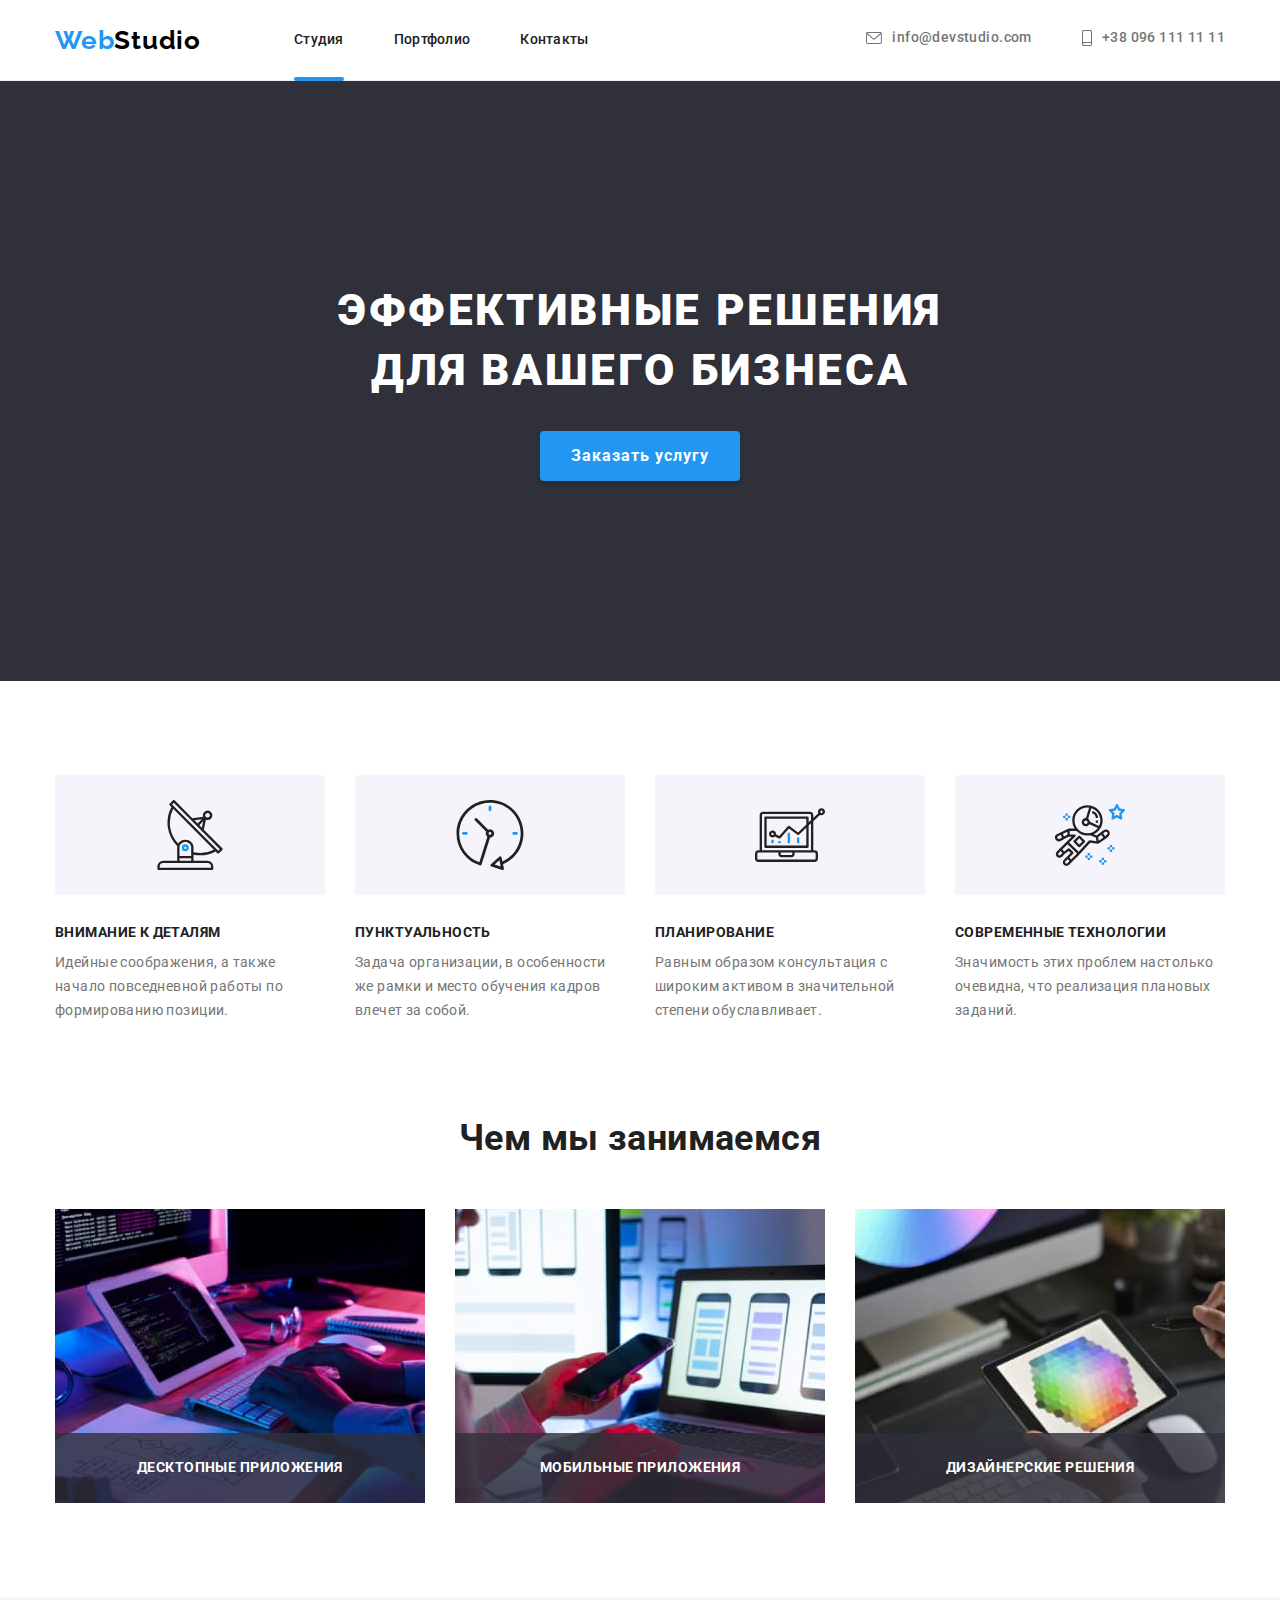
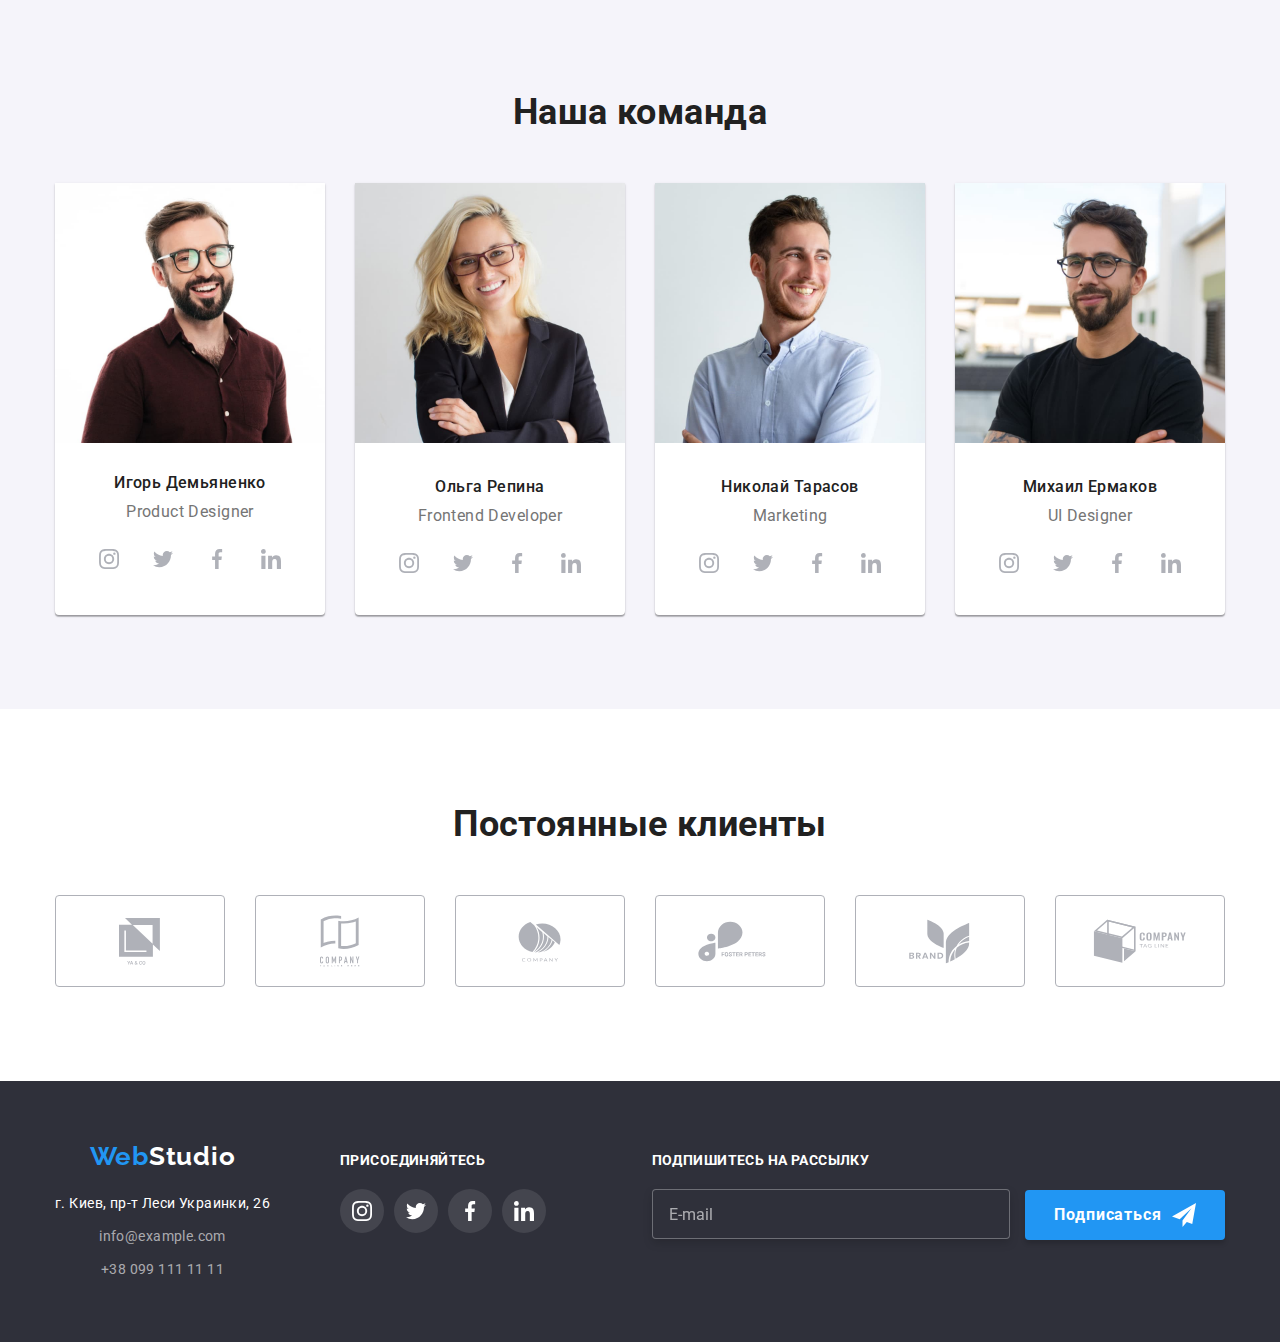
==== index.html @ 34f18101 "дз 8" ====
<!DOCTYPE html>
<html lang="ru">

<head>
    <meta charset="UTF-8">
    <meta http-equiv="X-UA-Compatible" content="IE=edge">
    <meta name="viewport" content="width=device-width, initial-scale=1.0">
    <link rel="stylesheet"
        href="https://cdnjs.cloudflare.com/ajax/libs/modern-normalize/1.0.0/modern-normalize.min.css" />
    <link
        href="https://fonts.googleapis.com/css2?family=Raleway:wght@700&family=Roboto:wght@400;500;700;900&display=swap"
        rel="stylesheet">
    <link rel="stylesheet" href="./css/main.min.css" />
    <meta name="viewport" content="width=device-width, initial-scale=1.0" />
    <title>Студия</title>
</head>

<body>
    <header class="header">
        <div class="container header-nav" data-menu>
            <a href="./index.html" class="logo link"><span class="logo-accent">Web</span>Studio</a>
            <div class="menu-container">
                <button type="button" class="menu-button close" data-menu-button-close>
                    <svg width="40" height="40">
                        <use href="./images/icons.svg#close-btn" class="icon-close"></use>
                        <!-- <use href="./images/icons.svg#menu" class="icon-menu"></use> -->
                    </svg>
                </button>
                <nav class="site-nav">
                    <ul class="site-nav__list list">
                        <li class="site-nav__item"><a href="./index.html" class="site-nav__link link current">Студия</a>
                        </li>
                        <li class="site-nav__item"><a href="./portfolio.html" class="site-nav__link link">Портфолио</a>
                        </li>
                        <li class="site-nav__item"><a href="" class="site-nav__link link">Контакты</a></li>
                    </ul>
                </nav>

                <ul class="header-contacts list">
                    <li class="header-contacts__item"><a href="mailto:info@devstudio.com"
                            class="header-contacts__link header-contacts--email link">
                            <svg class="header-contacts__icon" width="16" height="12">
                                <use href="./images/icons.svg#envelope"></use>
                            </svg>
                            info@devstudio.com</a>
                    </li>
                    <li class="header-contacts__item"><a href="tel:+380961111111"
                            class="header-contacts__link header-contacts--tel link">
                            <svg class="header-contacts__icon" width="10" height="16">
                                <use href="./images/icons.svg#smartphone"></use>
                            </svg>
                            +38 096 111 11 11</a>
                    </li>
                </ul>
                <ul class="contacts-soclink__list list">
                    <li class="contacts-soclink__item"><a href="" class="soclink link">Instagram</a></li>
                    <li class="contacts-soclink__item"><a href="" class="soclink link">Twitter</a></li>
                    <li class="contacts-soclink__item"><a href="" class="soclink link">Facebook</a></li>
                    <li class="contacts-soclink__item"><a href="" class="soclink link">LinkedIn</a></li>
                </ul>
            </div>

            <button type="button" class="menu-button open" data-menu-button-open>
                <svg width="40" height="40">
                    <!-- <use href="./images/icons.svg#close-btn" class="icon-close"></use> -->
                    <use href="./images/icons.svg#menu" class="icon-menu"></use>
                </svg>
            </button>

        </div>
    </header>

    <main>
        <section class="hero">
            <div class="container">
                <h1 class="hero-title">Эффективные решения<br>для вашего бизнеса</h1>
                <button type="button" class="button" data-modal-open>Заказать услугу</button>
            </div>
        </section>

        <!-- Особенности -->
        <section class="section">
            <div class="container">
                <ul class="features-list grid list">
                    <li class="features-list__item grid__item">
                        <div class="features-list__thumb">
                            <svg width="70" height="70">
                                <use href="./images/icons.svg#antenna"></use>
                            </svg>
                        </div>
                        <h3 class="features-list__title">Внимание к деталям</h3>
                        <p>Идейные соображения, а также начало повседневной работы по формированию позиции.</p>
                    </li>
                    <li class="features-list__item  grid__item">
                        <div class="features-list__thumb">
                            <svg width="70" height="70">
                                <use href="./images/icons.svg#clock"></use>
                            </svg>
                        </div>
                        <h3 class="features-list__title">Пунктуальность</h3>
                        <p>Задача организации, в особенности же рамки и место обучения кадров влечет за собой.</p>
                    </li>
                    <li class="features-list__item  grid__item">
                        <div class="features-list__thumb">
                            <svg width="70" height="70">
                                <use href="./images/icons.svg#diagram"></use>
                            </svg>
                        </div>
                        <h3 class="features-list__title"> Планирование</h3>
                        <p>Равным образом консультация с широким активом в значительной степени обуславливает.</p>
                    </li>
                    <li class="features-list__item  grid__item">
                        <div class="features-list__thumb">
                            <svg width="70" height="70">
                                <use href="./images/icons.svg#astronaut"></use>
                            </svg>
                        </div>
                        <h3 class="features-list__title">Современные технологии</h3>
                        <p>Значимость этих проблем настолько очевидна, что реализация плановых заданий.</p>
                    </li>
                </ul>
            </div>

        </section>

        <!-- Чем мы занимаемся -->
        <section class="section activity">
            <div class="container">
                <h2 class="section__title">Чем мы занимаемся</h2>
                <ul class="activity__list">
                    <li class="activity__item">
                        <img src="./images/img1.jpg" alt="Верстка сайтов" class="img" width="370">
                        <p class="activity__label">Десктопные приложения</p>
                    </li>
                    <li class="activity__item">
                        <img src="./images/img2.jpg" alt="Разработка мобильных приложений" class="img" width="370">
                        <p class="activity__label">Мобильные приложения</p>
                    </li>
                    <li class="activity__item">
                        <img src="./images/img3.jpg" alt="Дизайн" class="img" width="370">
                        <p class="activity__label">Дизайнерские решения</p>
                    </li>
                </ul>
            </div>

        </section>

        <!-- Наша команда -->
        <section class="section team">
            <div class="container">
                <h2 class="section__title">Наша команда</h2>
                <ul class="grid list">
                    <li class="grid__item team__item">
                        <img src="./images/photo1.jpg" alt="Игорь Демьяненко" class="team__img" width="270">
                        <h3 class="team-title">Игорь Демьяненко</h3>
                        <p lang="en">Product Designer</p>
                        <ul class="social-links team__social-links">
                            <li>
                                <a href="" class="social-links__item">
                                    <svg class="social-links__icon" width="20" height="20">
                                        <use href="./images/icons.svg#instagram"></use>
                                    </svg>
                                </a>
                            </li>
                            <li>
                                <a href="" class="social-links__item">
                                    <svg class="social-links__icon" width="20" height="20">
                                        <use href="./images/icons.svg#twitter"></use>
                                    </svg>
                                </a>
                            </li>
                            <li>
                                <a href="" class="social-links__item">
                                    <svg class="social-links__icon" width="20" height="20">
                                        <use href="./images/icons.svg#facebook"></use>
                                    </svg>
                                </a>
                            </li>
                            <li>
                                <a href="" class="social-links__item">
                                    <svg class="social-links__icon" width="20" height="20">
                                        <use href="./images/icons.svg#linkedin"></use>
                                    </svg>
                                </a>
                            </li>
                        </ul>
                    </li>
                    <li class="grid__item team__item">
                        <img src="./images/photo2.jpg" alt="Ольга Репина" class="img" width="270">
                        <h3 class="team-title">Ольга Репина</h3>
                        <p lang="en">Frontend Developer</p>
                        <ul class="social-links team__social-links">
                            <li>
                                <a href="" class="social-links__item">
                                    <svg class="social-links__icon" width="20" height="20">
                                        <use href="./images/icons.svg#instagram"></use>
                                    </svg>
                                </a>
                            </li>
                            <li>
                                <a href="" class="social-links__item">
                                    <svg class="social-links__icon" width="20" height="20">
                                        <use href="./images/icons.svg#twitter"></use>
                                    </svg>
                                </a>
                            </li>
                            <li>
                                <a href="" class="social-links__item">
                                    <svg class="social-links__icon" width="20" height="20">
                                        <use href="./images/icons.svg#facebook"></use>
                                    </svg>
                                </a>
                            </li>
                            <li>
                                <a href="" class="social-links__item">
                                    <svg class="social-links__icon" width="20" height="20">
                                        <use href="./images/icons.svg#linkedin"></use>
                                    </svg>
                                </a>
                            </li>
                        </ul>
                    </li>
                    <li class="grid__item team__item">
                        <img src="./images/photo3.jpg" alt="Николай Тарасов" class="img" width="270">
                        <h3 class="team-title">Николай Тарасов</h3>
                        <p lang="en">Marketing</p>
                        <ul class="social-links team__social-links">
                            <li>
                                <a href="" class="social-links__item">
                                    <svg class="social-links__icon" width="20" height="20">
                                        <use href="./images/icons.svg#instagram"></use>
                                    </svg>
                                </a>
                            </li>
                            <li>
                                <a href="" class="social-links__item">
                                    <svg class="social-links__icon" width="20" height="20">
                                        <use href="./images/icons.svg#twitter"></use>
                                    </svg>
                                </a>
                            </li>
                            <li>
                                <a href="" class="social-links__item">
                                    <svg class="social-links__icon" width="20" height="20">
                                        <use href="./images/icons.svg#facebook"></use>
                                    </svg>
                                </a>
                            </li>
                            <li>
                                <a href="" class="social-links__item">
                                    <svg class="social-links__icon" width="20" height="20">
                                        <use href="./images/icons.svg#linkedin"></use>
                                    </svg>
                                </a>
                            </li>
                        </ul>
                    </li>
                    <li class="grid__item team__item">
                        <img src="./images/photo4.jpg" alt="Михаил Ермаков" class="img" width="270">
                        <h3 class="team-title">Михаил Ермаков</h3>
                        <p lang="en">UI Designer</p>
                        <ul class="social-links team__social-links">
                            <li>
                                <a href="" class="social-links__item">
                                    <svg class="social-links__icon" width="20" height="20">
                                        <use href="./images/icons.svg#instagram"></use>
                                    </svg>
                                </a>
                            </li>
                            <li>
                                <a href="" class="social-links__item">
                                    <svg class="social-links__icon" width="20" height="20">
                                        <use href="./images/icons.svg#twitter"></use>
                                    </svg>
                                </a>
                            </li>
                            <li>
                                <a href="" class="social-links__item">
                                    <svg class="social-links__icon" width="20" height="20">
                                        <use href="./images/icons.svg#facebook"></use>
                                    </svg>
                                </a>
                            </li>
                            <li>
                                <a href="" class="social-links__item">
                                    <svg class="social-links__icon" width="20" height="20">
                                        <use href="./images/icons.svg#linkedin"></use>
                                    </svg>
                                </a>
                            </li>
                        </ul>
                    </li>
                </ul>
            </div>

        </section>

        <!-- Наши клиенты -->
        <section class="section">
            <div class="container">
                <h2 class="section__title">Постоянные клиенты</h2>
                <ul class="clients list">
                    <li class="clients__item">
                        <a href="" class="clients__border">
                            <svg class="clients__icon" width="41" height="47">
                                <use href="./images/icons.svg#client"></use>
                            </svg></a>
                    </li>
                    <li class="clients__item">
                        <a href="" class="clients__border">
                            <svg class="clients__icon" width="40" height="52">
                                <use href="./images/icons.svg#client1"></use>
                            </svg></a>
                    </li>
                    <li class="clients__item">
                        <a href="" class="clients__border">
                            <svg class="clients__icon" width="43" height="43">
                                <use href="./images/icons.svg#client2"></use>
                            </svg></a>
                    </li>
                    <li class="clients__item">
                        <a href="" class="clients__border">
                            <svg class="clients__icon" width="84" height="41">
                                <use href="./images/icons.svg#client3"></use>
                            </svg></a>
                    </li>
                    <li class="clients__item">
                        <a href="" class="clients__border">
                            <svg class="clients__icon" width="63" height="45">
                                <use href="./images/icons.svg#client4"></use>
                            </svg></a>
                    </li>
                    <li class="clients__item">
                        <a href="" class="clients__border">
                            <svg class="clients__icon" width="94" height="44">
                                <use href="./images/icons.svg#client5"></use>
                            </svg></a>
                    </li>
                </ul>
            </div>

        </section>
    </main>

    <footer class="footer">
        <div class="container footer-items">
            <div class="adress__block">
                <a href="./index.html" class="logo footer__logo link"><span class="logo-accent">Web</span>Studio</a>
                <address>
                    <p class="footer__adress">г. Киев, пр-т Леси Украинки, 26</p>
                    <a href="mailto:info@example.com" class="footer__contacts link">info@example.com</a>
                    <a href="tel:+380991111111" class="footer__contacts link">+38 099 111 11 11</a>
                </address>
            </div>
            <div class="footer__social-links">
                <h3 class="footer__title">Присоединяйтесь</h3>
                <ul class="social-links footer-social-list">
                    <li>
                        <a href="" class="social-links__item footer__social-item">
                            <svg class="social-links__icon" width="20" height="20">
                                <use href="./images/icons.svg#instagram"></use>
                            </svg>
                        </a>
                    </li>
                    <li>
                        <a href="" class="social-links__item footer__social-item">
                            <svg class="social-links__icon" width="20" height="20">
                                <use href="./images/icons.svg#twitter"></use>
                            </svg>
                        </a>
                    </li>
                    <li>
                        <a href="" class="social-links__item footer__social-item">
                            <svg class="social-links__icon" width="20" height="20">
                                <use href="./images/icons.svg#facebook"></use>
                            </svg>
                        </a>
                    </li>
                    <li>
                        <a href="" class="social-links__item footer__social-item">
                            <svg class="social-links__icon" width="20" height="20">
                                <use href="./images/icons.svg#linkedin"></use>
                            </svg>
                        </a>
                    </li>
                </ul>
            </div>

            <div class="footer-form">
                <h3 class="footer__title">Подпишитесь на рассылку</h3>
                <form>
                    <input name="mailing-address" class="footer-form__input" type="text" placeholder="E-mail">
                    <button type="submit" class="button footer-button">Подписаться
                        <svg class="icon-social footer-button__icon" width="24" height="24">
                            <use href="./images/icons.svg#send-mail"></use>
                        </svg>
                    </button>
                </form>

            </div>

        </div>

    </footer>

    <!-- Modal window -->
    <div class="backdrop is-hidden" data-modal>
        <div class="modal-window">
            <button class="button-close" data-modal-close>
                <svg class="" width="40" height="40">
                    <use href="./images/icons.svg#close-btn"></use>
                </svg>
            </button>

            <form class="modal-form">
                <h2 class="molal-form__title">Оставьте свои данные, мы вам перезвоним</h2>

                <label class="form-field">
                    <span class="form-field__label">Имя</span>
                    <div class="form-field__thumb">
                        <svg class="form-field__icon" width="18" height="18">
                            <use href="./images/icons.svg#name"></use>
                        </svg>
                        <input class="form-field__input form-field__input--border" type="text" name="name" id="name">
                    </div>
                </label>

                <label class="form-field">
                    <span class="form-field__label">Телефон</span>
                    <div class="form-field__thumb">
                        <svg class="form-field__icon" width="18" height="18">
                            <use href="./images/icons.svg#phone"></use>
                        </svg>
                        <input class="form-field__input form-field__input--border" type="tel" name="phone">
                    </div>
                </label>

                <label class="form-field">
                    <span class="form-field__label">Почта</span>
                    <div class="form-field__thumb">
                        <svg class="form-field__icon" width="18" height="18">
                            <use href="./images/icons.svg#mail"></use>
                        </svg>
                        <input class="form-field__input form-field__input--border" type="email" name="mail">
                    </div>
                </label>

                <label class="form-field">
                    <span class="form-field__label">Комментарий</span>
                    <textarea class="comment form-field__input--border" name="comment" rows="7"
                        placeholder="Введите текст"></textarea>
                </label>

                <label class="agreement">
                    <input type="checkbox" name="agreement" class="checkbox visually-hidden" />
                    <div class="checkbox__icon">
                        <svg class="" width="16" height="15">
                            <use href="./images/icons.svg#check"></use>
                        </svg>
                    </div>
                    Соглашаюсь с рассылкой и принимаю <a href="" class="checkbox__link">Условия
                        договора</a>
                </label>

                <button type="submit" class="button modal-button">Отправить
                </button>

            </form>


        </div>
    </div>

    <!-- Script -->
    <script src="./js/modal.js"></script>
    <script src="./js/menu.js"></script>
</body>

</html>
---- css/main.min.css ----
.features-list__thumb,.activity__item,.activity__label,.button-close,.agreement,.checkbox__icon{display:-webkit-box;display:-ms-flexbox;display:flex;-webkit-box-align:center;-ms-flex-align:center;align-items:center;-webkit-box-pack:center;-ms-flex-pack:center;justify-content:center}.checkbox{position:absolute;width:1px;height:1px;margin:-1px;border:0;padding:0;clip:rect(0 0 0 0);overflow:hidden}.button{width:200px;height:50px;-webkit-box-shadow:0px 4px 4px rgba(0,0,0,0.15);box-shadow:0px 4px 4px rgba(0,0,0,0.15);border-radius:4px;border:0;font-family:inherit;font-weight:700;font-size:16px;line-height:1.88;text-align:center;letter-spacing:0.06em;background-color:#2196F3;color:#fff;cursor:pointer}.logo{font-family:"Raleway";font-weight:700;font-size:24px;line-height:1.17;letter-spacing:0.03em;color:#000}@media screen and (min-width: 1200px){.logo{font-size:26px;line-height:1.19}}.header-nav.is-open .logo{display:none}.logo-accent{color:#2196F3}body{background-color:#fff;color:#757575;font-family:"Roboto",sans-serif;font-size:14px;line-height:1.71;letter-spacing:.03em}body.modal-open{overflow:hidden}h1,h2,h3,h4,h5,h6,p,ul{margin:0;padding:0}.list{list-style:none}.link{text-decoration:none}.section__title{margin-bottom:30px;color:#212121;font-weight:700;font-size:28px;line-height:1.18;text-align:center}@media screen and (min-width: 1200px){.section__title{margin-bottom:50px;font-size:36px;line-height:1.17}}.container{margin-left:auto;margin-right:auto;min-width:300px;padding-left:15px;padding-right:15px}@media screen and (min-width: 480px){.container{width:480px}}@media screen and (min-width: 768px){.container{width:768px}}@media screen and (min-width: 1200px){.container{width:1200px}}.section{padding-top:60px;padding-bottom:60px}@media screen and (min-width: 1200px){.section{padding-top:94px;padding-bottom:94px}}.section__title{margin-bottom:30px;color:#212121;font-weight:700;font-size:36px;line-height:1.17;text-align:center}@media screen and (min-width: 1200px){.section__title{margin-bottom:50px}}@media screen and (min-width: 768px){.grid{display:-webkit-box;display:-ms-flexbox;display:flex;-ms-flex-wrap:wrap;flex-wrap:wrap;margin-top:-30px;margin-left:-30px;list-style:none}.grid__item{margin-left:30px;margin-top:30px}}.social-links{display:-webkit-box;display:-ms-flexbox;display:flex;-webkit-box-pack:justify;-ms-flex-pack:justify;justify-content:space-between;list-style:none;width:206px;margin-left:auto;margin-right:auto}.social-links__item{display:-webkit-inline-box;display:-ms-inline-flexbox;display:inline-flex;-webkit-box-align:center;-ms-flex-align:center;align-items:center;-webkit-box-pack:center;-ms-flex-pack:center;justify-content:center;width:44px;height:44px;border-radius:50%;color:#afb1b8;background-color:#fff;-webkit-transition:background-color 250ms cubic-bezier(0.4, 0, 0.2, 1),color 250ms cubic-bezier(0.4, 0, 0.2, 1);transition:background-color 250ms cubic-bezier(0.4, 0, 0.2, 1),color 250ms cubic-bezier(0.4, 0, 0.2, 1)}.social-links__item:hover,.social-links__item:focus{background-color:#2196F3;color:#fff}.social-links__icon{fill:currentColor}.header{width:100%;height:100%;border-bottom:1px solid #ececec}.header-nav{display:-webkit-box;display:-ms-flexbox;display:flex;-webkit-box-align:center;-ms-flex-align:center;align-items:center;height:60px}@media screen and (max-width: 1199px){.header-nav{-webkit-box-pack:justify;-ms-flex-pack:justify;justify-content:space-between}}@media screen and (min-width: 768px){.header-nav{height:80px}}@media screen and (max-width: 768px){.menu-container{display:none}}@media screen and (min-width: 768px){.menu-container{display:-webkit-box;display:-ms-flexbox;display:flex;-webkit-box-align:center;-ms-flex-align:center;align-items:center}}@media screen and (min-width: 1200px){.menu-container{width:100%}}@media screen and (max-width: 768px){.header-nav.is-open{position:fixed;top:0;left:0;width:100%;height:100%;-webkit-box-pack:start;-ms-flex-pack:start;justify-content:flex-start;-webkit-box-align:start;-ms-flex-align:start;align-items:flex-start;background-color:#fff;overflow-y:scroll}.header-nav.is-open .menu-container{height:100%;padding:48px 25px;display:-webkit-box;display:-ms-flexbox;display:flex;-webkit-box-orient:vertical;-webkit-box-direction:normal;-ms-flex-direction:column;flex-direction:column;margin-left:auto;margin-right:auto;background-color:#fff;z-index:999}.header-nav.is-open .menu-button.open{display:none}.header-nav.is-open .menu-button{position:absolute;top:21px;right:15px}}.menu-button{display:-webkit-inline-box;display:-ms-inline-flexbox;display:inline-flex;margin:0;margin-left:auto;padding:0;border:none;background-color:transparent}@media screen and (min-width: 768px){.menu-button{display:none}}.menu-button:hover,.menu-button:focus{color:#2196F3}.icon-menu,.icon-close{fill:currentColor}@media screen and (min-width: 768px){.site-nav{font-weight:500;font-size:14px;line-height:1.14;letter-spacing:0.02em}.site-nav .current::after{content:"";position:absolute;bottom:-1px;left:0;width:100%;height:4px;border-radius:2px;background-color:#2196F3}}@media screen and (max-width: 768px){.site-nav{margin-bottom:auto}}@media screen and (min-width: 768px){.site-nav__list{display:-webkit-box;display:-ms-flexbox;display:flex;margin-left:93px}}@media screen and (max-width: 768px){.site-nav__item:not(:first-child){margin-top:32px}}@media screen and (min-width: 768px){.site-nav__item{position:relative}.site-nav__item:not(:first-child){margin-left:50px}}.site-nav__link{color:#212121;-webkit-transition:color 250ms cubic-bezier(0.4, 0, 0.2, 1);transition:color 250ms cubic-bezier(0.4, 0, 0.2, 1)}@media screen and (max-width: 768px){.site-nav__link{font-weight:500;font-size:40px;line-height:1.18;letter-spacing:0.02em}.site-nav__link.current{color:#2196F3}}@media screen and (min-width: 768px){.site-nav__link{display:block;padding-top:32px;padding-bottom:32px}}.site-nav__link:hover,.site-nav__link:focus{color:#2196F3}@media screen and (max-width: 768px){.header-contacts{margin-right:auto;display:-webkit-box;display:-ms-flexbox;display:flex;-webkit-box-orient:vertical;-webkit-box-direction:reverse;-ms-flex-direction:column-reverse;flex-direction:column-reverse}.header-contacts--tel{color:#2196F3;font-size:34px;line-height:1.18;letter-spacing:0.02em;margin-bottom:32px}.header-contacts--email{color:#757575;font-size:24px;line-height:1.17;letter-spacing:0.02em}}@media screen and (min-width: 768px){.header-contacts{margin-left:auto}}@media screen and (min-width: 1200px){.header-contacts{display:-webkit-box;display:-ms-flexbox;display:flex}}.header-contacts__link{display:-webkit-inline-box;display:-ms-inline-flexbox;display:inline-flex;-webkit-box-align:center;-ms-flex-align:center;align-items:center;font-weight:500;-webkit-transition:color 250ms cubic-bezier(0.4, 0, 0.2, 1);transition:color 250ms cubic-bezier(0.4, 0, 0.2, 1)}@media screen and (min-width: 768px){.header-contacts__link{color:#757575}}.header-contacts__link:hover,.header-contacts__link:focus{color:#2196F3}@media screen and (max-width: 768px){.header-contacts__item:not(:first-child){margin-top:32px}}@media screen and (min-width: 768px){.header-contacts__item{margin-left:50px}}.header-contacts__icon{margin-right:10px;fill:currentColor}@media screen and (max-width: 768px){.header-contacts__icon{display:none}}.contacts-soclink__list{display:-webkit-box;display:-ms-flexbox;display:flex;margin-top:64px}@media screen and (min-width: 768px){.contacts-soclink__list{display:none}}.contacts-soclink__item:not(:last-child){padding-right:10px;border-right:1px solid rgba(33,33,33,0.2)}.contacts-soclink__item:not(:first-child){padding-left:10px;border-left:1px solid rgba(33,33,33,0.2)}.soclink{font-weight:500;font-size:18px;line-height:1.22;letter-spacing:0.02em;color:#2196F3}.hero{height:400px;max-width:1600px;margin-left:auto;margin-right:auto;min-width:270px;display:-webkit-box;display:-ms-flexbox;display:flex;-webkit-box-align:center;-ms-flex-align:center;align-items:center;text-align:center;background-color:#2F303A}@media screen and (min-width: 1200px){.hero{height:600px}}.hero-title{margin-bottom:30px;color:#fff;font-weight:900;font-size:26px;line-height:1.62;text-align:center;letter-spacing:0.06em;text-transform:uppercase}@media screen and (min-width: 1200px){.hero-title{color:#fff;font-weight:900;font-size:44px;line-height:1.36}}.features-list__item{max-width:450px}@media Screen and (max-width: 767px){.features-list__item:not(:last-child){margin-bottom:30px}}@media screen and (min-width: 768px){.features-list__item{width:calc((100% - 60px) / 2)}}@media screen and (min-width: 1200px){.features-list__item{width:calc((100% - 120px) / 4)}}.features-list__thumb{height:120px;margin-bottom:30px;background-color:#F5F4FA;border-radius:4px}.features-list__title{margin-bottom:10px;font-weight:700;font-size:14px;line-height:1.14;letter-spacing:0.03em;text-transform:uppercase;color:#212121}.activity{padding-top:0}@media screen and (max-width: 1199px){.activity{display:none}}.activity__list{display:-webkit-box;display:-ms-flexbox;display:flex}.activity__item{position:relative}.activity__item:not(:first-child){margin-left:30px}.activity__label{position:absolute;bottom:0;width:100%;height:70px;text-transform:uppercase;font-weight:700;line-height:1.14;background-color:rgba(47,48,58,0.8);color:#fff}.team{background-color:#F5F4FA;font-size:16px;line-height:1.19;text-align:center}.team__item{max-width:450px;background-color:#fff;-webkit-box-shadow:0px 1px 3px rgba(0,0,0,0.12),0px 1px 1px rgba(0,0,0,0.14),0px 2px 1px rgba(0,0,0,0.2);box-shadow:0px 1px 3px rgba(0,0,0,0.12),0px 1px 1px rgba(0,0,0,0.14),0px 2px 1px rgba(0,0,0,0.2);border-radius:0px 0px 4px 4px}@media Screen and (max-width: 767px){.team__item:not(:last-child){margin-bottom:30px}}@media screen and (min-width: 768px){.team__item{width:calc((100% - 60px) / 2)}}@media screen and (min-width: 1200px){.team__item{width:calc((100% - 120px) / 4)}}.team-title{margin-top:30px;margin-bottom:10px;color:#212121;font-size:16px;line-height:1.19;font-weight:500}.team__img{display:block}.team__social-links{padding-top:16px;padding-bottom:24px}@media screen and (min-width: 1200px){.team__social-links{padding-bottom:30px}}.clients{display:-webkit-box;display:-ms-flexbox;display:flex;-ms-flex-wrap:wrap;flex-wrap:wrap;margin-top:-30px;margin-left:-30px}.clients__item{width:calc((100% - 60px) / 2);margin-left:30px;margin-top:30px}@media screen and (min-width: 768px){.clients__item{width:calc((100% - 90px) / 3)}}@media screen and (min-width: 1200px){.clients__item{width:calc((100% - 180px) / 6)}}.clients__border{display:-webkit-box;display:-ms-flexbox;display:flex;-webkit-box-align:center;-ms-flex-align:center;align-items:center;-webkit-box-pack:center;-ms-flex-pack:center;justify-content:center;height:92px;border:1px solid #afb1b8;border-radius:4px;color:#afb1b8;-webkit-transition:border-color 250ms cubic-bezier(0.4, 0, 0.2, 1),color 250ms cubic-bezier(0.4, 0, 0.2, 1);transition:border-color 250ms cubic-bezier(0.4, 0, 0.2, 1),color 250ms cubic-bezier(0.4, 0, 0.2, 1)}.clients__border:hover,.clients__border:focus{color:#2196F3;border-color:#2196F3}.clients__icon{fill:currentColor}.footer{padding-top:60px;padding-bottom:60px;background-color:#2F303A}.adress__block{text-align:center}@media screen and (max-width: 767px){.adress__block{margin-bottom:60px}}@media (min-width: 768px) and (max-width: 1199px){.adress__block{margin-right:165px;margin-bottom:60px;margin-left:76px}}.footer__title{margin-bottom:20px;color:#fff;font-weight:700;font-size:14px;line-height:1.14;text-transform:uppercase;text-align:center}@media screen and (min-width: 1200px){.footer__title{text-align:left}}@media screen and (min-width: 768px){.footer-items{display:-webkit-box;display:-ms-flexbox;display:flex;-ms-flex-wrap:wrap;flex-wrap:wrap}}.footer__logo{display:block;margin-bottom:20px;color:#fff}.footer__adress{margin-bottom:9px;font-style:normal;color:#fff}.footer__contacts{display:block;color:rgba(255,255,255,0.6);font-style:normal;-webkit-transition:color 250ms cubic-bezier(0.4, 0, 0.2, 1);transition:color 250ms cubic-bezier(0.4, 0, 0.2, 1)}.footer__contacts:hover,.footer__contacts:focus{color:#2196F3}.footer__contacts:not(:last-child){margin-bottom:9px}.footer__social-links{margin-left:auto;margin-right:auto;width:206px}@media (max-width: 1199px){.footer__social-links{margin-bottom:60px}}@media (min-width: 768px) and (max-width: 1199px){.footer__social-links{margin-top:5px}}@media screen and (min-width: 1200px){.footer__social-links{margin-left:70px;padding-top:12px}}.footer__social-item{color:#fff;background-color:rgba(255,255,255,0.1)}@media (min-width: 768px) and (max-width: 1199px){.footer-form{width:450px;margin-left:166px}}@media screen and (min-width: 1200px){.footer-form{margin-left:93px;padding-top:12px}}.footer-form__input{height:50px;margin-right:12px;margin-bottom:20px;padding:15px 16px;font-size:16px;line-height:1.25;background-color:#2F303A;color:rgba(255,255,255,0.6);border:1px solid rgba(255,255,255,0.3);-webkit-filter:drop-shadow(0px 4px 4px rgba(0,0,0,0.15));filter:drop-shadow(0px 4px 4px rgba(0,0,0,0.15));border-radius:4px}@media (min-width: 768px) and (max-width: 1199px){.footer-form__input{width:450px}}.footer-form__input::-webkit-input-placeholder{color:rgba(255,255,255,0.6)}.footer-form__input:-ms-input-placeholder{color:rgba(255,255,255,0.6)}.footer-form__input::-ms-input-placeholder{color:rgba(255,255,255,0.6)}.footer-form__input::placeholder{color:rgba(255,255,255,0.6)}.footer-form__input:focus{border-color:#2196F3;outline:none;-webkit-transition:border-color 250ms cubic-bezier(0.4, 0, 0.2, 1);transition:border-color 250ms cubic-bezier(0.4, 0, 0.2, 1)}@media (max-width: 767px){.footer-form__input{width:100%}}@media screen and (min-width: 1200px){.footer-form__input{min-width:358px}}.footer-button{display:-webkit-box;display:-ms-flexbox;display:flex;-webkit-box-align:center;-ms-flex-align:center;align-items:center;-webkit-box-pack:center;-ms-flex-pack:center;justify-content:center}@media (max-width: 1199px){.footer-button{margin-left:auto;margin-right:auto}}@media screen and (min-width: 1200px){.footer-button{display:-webkit-inline-box;display:-ms-inline-flexbox;display:inline-flex}}.footer-button__icon{margin-left:10px}.backdrop{position:fixed;top:0;left:0;width:100%;height:100%;overflow-y:scroll;background-color:rgba(0,0,0,0.2);opacity:1;-webkit-transition:opacity 250ms cubic-bezier(0.4, 0, 0.2, 1);transition:opacity 250ms cubic-bezier(0.4, 0, 0.2, 1)}.backdrop.is-hidden{opacity:0;pointer-events:none}.backdrop.is-hidden .modal-window{-webkit-transform:translate(-50%, -50%) scale(1.2);transform:translate(-50%, -50%) scale(1.2)}.modal-window{position:absolute;top:50%;left:50%;-webkit-transform:translate(-50%, -50%) scale(1);transform:translate(-50%, -50%) scale(1);min-width:270px;padding:40px;background-color:#fff;-webkit-box-shadow:0px 1px 3px rgba(0,0,0,0.12),0px 1px 1px rgba(0,0,0,0.14),0px 2px 1px rgba(0,0,0,0.2);box-shadow:0px 1px 3px rgba(0,0,0,0.12),0px 1px 1px rgba(0,0,0,0.14),0px 2px 1px rgba(0,0,0,0.2);border-radius:4px;-webkit-transition:-webkit-transform 300ms cubic-bezier(0.4, 0, 0.2, 1);transition:-webkit-transform 300ms cubic-bezier(0.4, 0, 0.2, 1);transition:transform 300ms cubic-bezier(0.4, 0, 0.2, 1);transition:transform 300ms cubic-bezier(0.4, 0, 0.2, 1), -webkit-transform 300ms cubic-bezier(0.4, 0, 0.2, 1)}@media (max-width: 480px){.modal-window{width:calc(100vw - 30px)}}@media (min-width: 480px){.modal-window{width:450px;height:609px}}@media (min-width: 1200px){.modal-window{width:528px;height:581px}}.button-close{position:absolute;top:8px;right:8px;width:30px;height:30px;padding:0;border-radius:50%;border:1px solid rgba(0,0,0,0.1);background-color:#fff;cursor:pointer;-webkit-transition:color 250ms cubic-bezier(0.4, 0, 0.2, 1),border-color 250ms cubic-bezier(0.4, 0, 0.2, 1);transition:color 250ms cubic-bezier(0.4, 0, 0.2, 1),border-color 250ms cubic-bezier(0.4, 0, 0.2, 1)}.button-close:hover,.button-close:focus{color:#2196F3;border-color:#2196F3}.button-close:focus{outline-color:#2196F3}.button-close>svg{fill:currentColor}.molal-form__title{margin-bottom:12px;font-weight:700;font-size:20px;line-height:1.15;text-align:center;color:#212121}.form-field{display:-webkit-box;display:-ms-flexbox;display:flex;-webkit-box-orient:vertical;-webkit-box-direction:normal;-ms-flex-direction:column;flex-direction:column;margin-bottom:10px}.form-field__label{margin-bottom:4px;font-size:12px;line-height:1.17;letter-spacing:0.01em}.form-field__thumb{position:relative;color:var(--title-text-color);-webkit-transition:color 250ms cubic-bezier(0.4, 0, 0.2, 1);transition:color 250ms cubic-bezier(0.4, 0, 0.2, 1)}.form-field__thumb:focus-within{color:#2196F3}.form-field__icon{position:absolute;top:50%;-webkit-transform:translateY(-50%);transform:translateY(-50%);left:12px;fill:currentColor}.form-field__input{height:40px;width:100%;padding-left:42px}.form-field__input--border{border:1px solid rgba(33,33,33,0.2);border-radius:4px;-webkit-transition:border-color 250ms cubic-bezier(0.4, 0, 0.2, 1);transition:border-color 250ms cubic-bezier(0.4, 0, 0.2, 1)}.form-field__input--border:focus{border-color:#2196F3;outline:none}.comment{resize:none;padding:12px 16px}.comment::-webkit-input-placeholder{font-size:12px;line-height:1.17;letter-spacing:0.01em;color:rgba(117,117,117,0.5)}.comment:-ms-input-placeholder{font-size:12px;line-height:1.17;letter-spacing:0.01em;color:rgba(117,117,117,0.5)}.comment::-ms-input-placeholder{font-size:12px;line-height:1.17;letter-spacing:0.01em;color:rgba(117,117,117,0.5)}.comment::placeholder{font-size:12px;line-height:1.17;letter-spacing:0.01em;color:rgba(117,117,117,0.5)}.agreement{margin-top:20px;margin-bottom:30px;font-size:12px;line-height:1.17;letter-spacing:0.03em}@media screen and (min-width: 1200px){.agreement{font-size:14px;line-height:1.71}}.checkbox__link{padding-left:4px;color:#2196F3}.checkbox__icon{width:16px;height:15px;margin-right:8px;border:2px solid #212121;border-radius:2px;-webkit-transition:border-color 250ms cubic-bezier(0.4, 0, 0.2, 1),background-color 250ms cubic-bezier(0.4, 0, 0.2, 1);transition:border-color 250ms cubic-bezier(0.4, 0, 0.2, 1),background-color 250ms cubic-bezier(0.4, 0, 0.2, 1)}.checkbox:checked+.checkbox__icon{background-color:#2196F3;border-color:transparent}.checkbox:focus+.checkbox__icon{border-color:#2196F3}.checkbox:focus:checked+.checkbox__icon{border-color:#212121}.modal-button{display:block;margin-left:auto;margin-right:auto}
/*# sourceMappingURL=main.min.css.map */
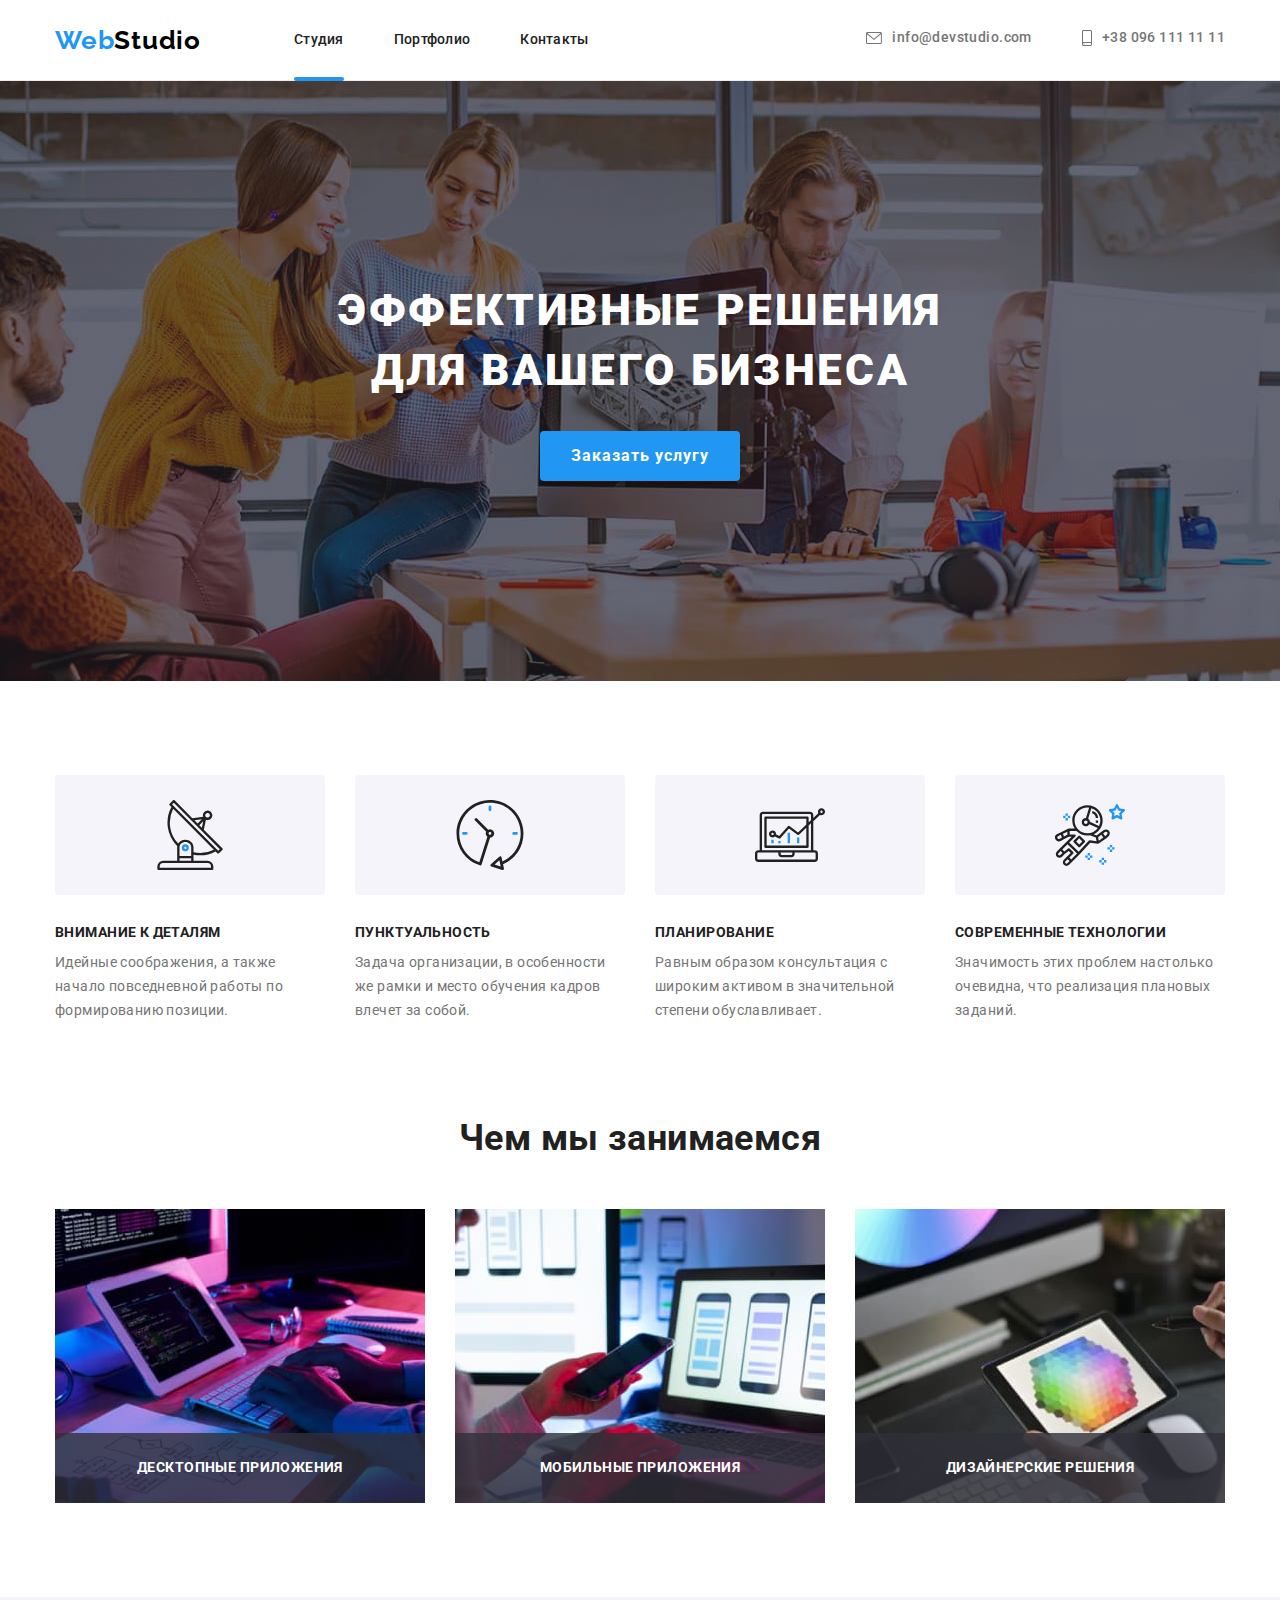
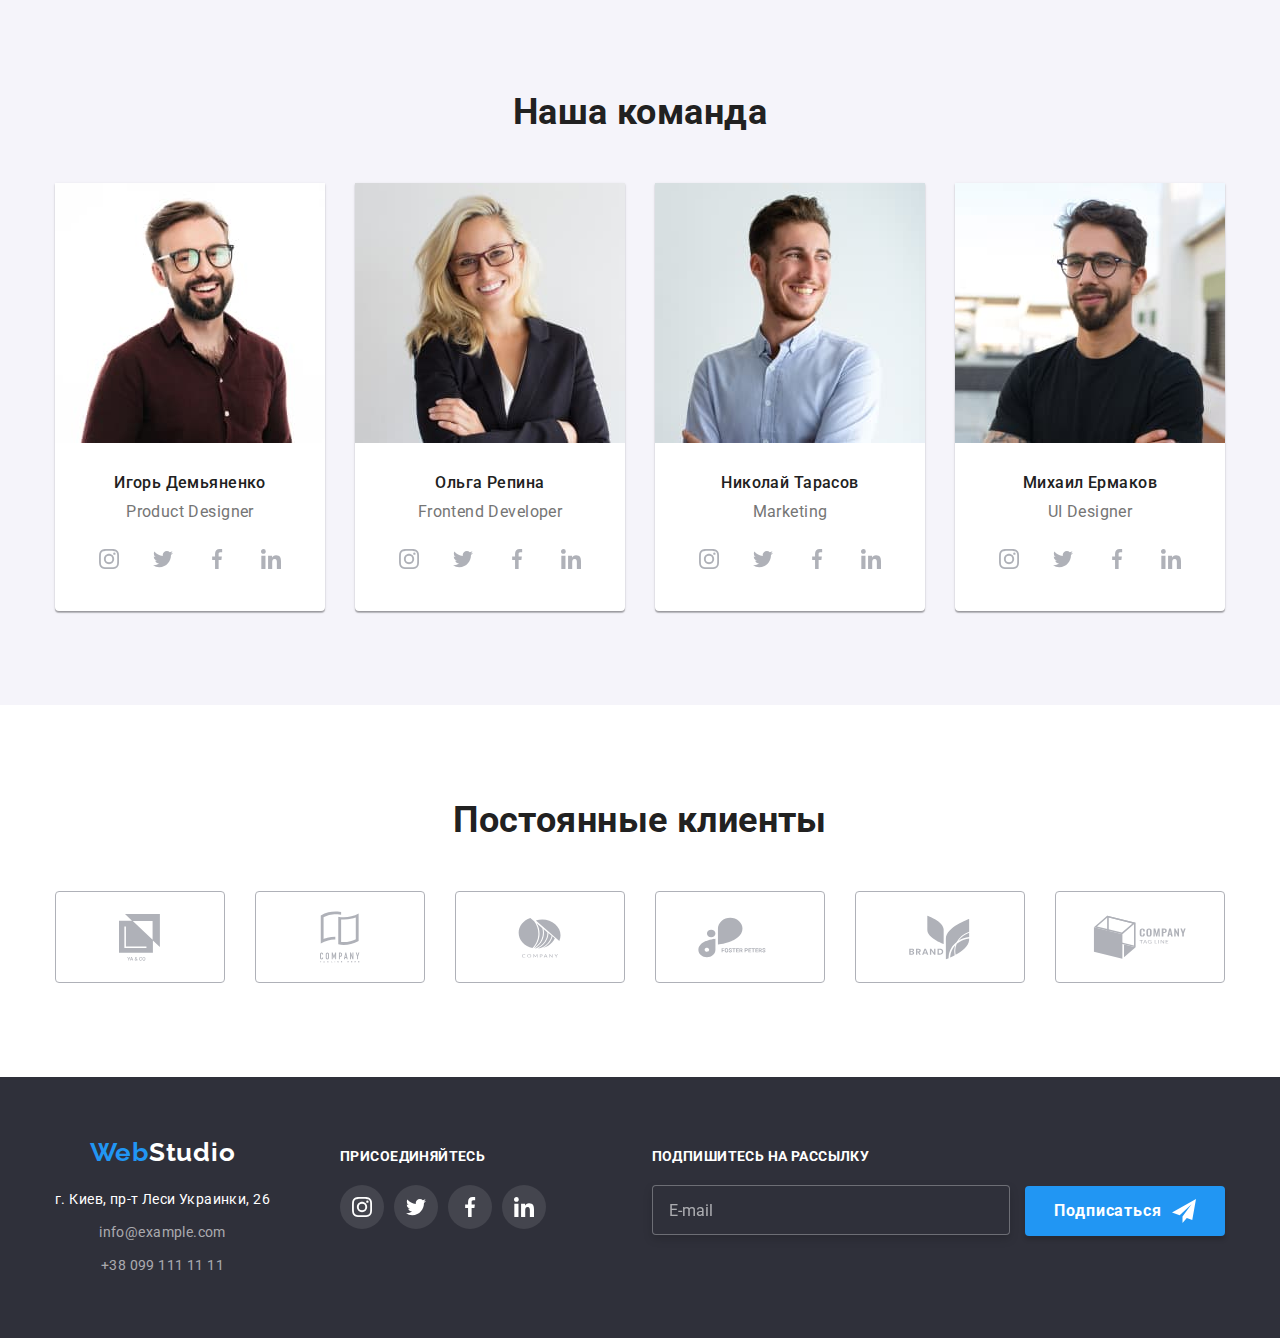
==== commit 1e8dfd7b: "зроблені зображення" ====
--- a/index.html
+++ b/index.html
@@ -151,7 +151,17 @@
                 <h2 class="section__title">Наша команда</h2>
                 <ul class="grid list">
                     <li class="grid__item team__item">
-                        <img src="./images/photo1.jpg" alt="Игорь Демьяненко" class="team__img" width="270">
+                        <img srcset="
+                        ./images/team/photo1-270.jpg 270w, 
+                        ./images/team/photo1-354.jpg 354w, 
+                        ./images/team/photo1-450.jpg 450w, 
+                        ./images/team/photo1-540.jpg 540w,
+                        ./images/team/photo1-708.jpg 708w, 
+                        ./images/team/photo1-900.jpg 900w" sizes="
+                         (min-width: 1200px) 270px, 
+                         (min-width: 768px) 354px, 
+                         (max-width: 768px) 450px" src="./images/team/photo1-450.jpg" alt="Игорь Демьяненко"
+                            class="team__img">
                         <h3 class="team-title">Игорь Демьяненко</h3>
                         <p lang="en">Product Designer</p>
                         <ul class="social-links team__social-links">
@@ -186,7 +196,17 @@
                         </ul>
                     </li>
                     <li class="grid__item team__item">
-                        <img src="./images/photo2.jpg" alt="Ольга Репина" class="img" width="270">
+                        <img srcset="
+                                                ./images/team/photo2-270.jpg 270w, 
+                                                ./images/team/photo2-354.jpg 354w, 
+                                                ./images/team/photo2-450.jpg 450w, 
+                                                ./images/team/photo2-540.jpg 540w,
+                                                ./images/team/photo2-708.jpg 708w, 
+                                                ./images/team/photo2-900.jpg 900w" sizes="
+                                                 (min-width: 1200px) 270px, 
+                                                 (min-width: 768px) 354px, 
+                                                 (max-width: 768px) 450px" src="./images/team/photo2-450.jpg"
+                            alt="Ольга Репина" class="team__img">
                         <h3 class="team-title">Ольга Репина</h3>
                         <p lang="en">Frontend Developer</p>
                         <ul class="social-links team__social-links">
@@ -221,7 +241,17 @@
                         </ul>
                     </li>
                     <li class="grid__item team__item">
-                        <img src="./images/photo3.jpg" alt="Николай Тарасов" class="img" width="270">
+                        <img srcset="
+                                                                    ./images/team/photo3-270.jpg 270w, 
+                                                                    ./images/team/photo3-354.jpg 354w, 
+                                                                    ./images/team/photo3-450.jpg 450w, 
+                                                                    ./images/team/photo3-540.jpg 540w,
+                                                                    ./images/team/photo3-708.jpg 708w, 
+                                                                    ./images/team/photo3-900.jpg 900w" sizes="
+                                                                     (min-width: 1200px) 270px, 
+                                                                     (min-width: 768px) 354px, 
+                                                                     (max-width: 768px) 450px"
+                            src="./images/team/photo3-450.jpg" alt="Николай Тарасов" class="team__img">
                         <h3 class="team-title">Николай Тарасов</h3>
                         <p lang="en">Marketing</p>
                         <ul class="social-links team__social-links">
@@ -256,7 +286,17 @@
                         </ul>
                     </li>
                     <li class="grid__item team__item">
-                        <img src="./images/photo4.jpg" alt="Михаил Ермаков" class="img" width="270">
+                        <img srcset="
+                                                                        ./images/team/photo4-270.jpg 270w, 
+                                                                        ./images/team/photo4-354.jpg 354w, 
+                                                                        ./images/team/photo4-450.jpg 450w, 
+                                                                        ./images/team/photo4-540.jpg 540w,
+                                                                        ./images/team/photo4-708.jpg 708w, 
+                                                                        ./images/team/photo4-900.jpg 900w" sizes="
+                                                                         (min-width: 1200px) 270px, 
+                                                                         (min-width: 768px) 354px, 
+                                                                         (max-width: 768px) 450px"
+                            src="./images/team/photo4-450.jpg" alt="Михаил Ермаков" class="team__img">
                         <h3 class="team-title">Михаил Ермаков</h3>
                         <p lang="en">UI Designer</p>
                         <ul class="social-links team__social-links">
--- a/css/main.min.css
+++ b/css/main.min.css
@@ -1,2 +1,2 @@
-.features-list__thumb,.activity__item,.activity__label,.button-close,.agreement,.checkbox__icon{display:-webkit-box;display:-ms-flexbox;display:flex;-webkit-box-align:center;-ms-flex-align:center;align-items:center;-webkit-box-pack:center;-ms-flex-pack:center;justify-content:center}.checkbox{position:absolute;width:1px;height:1px;margin:-1px;border:0;padding:0;clip:rect(0 0 0 0);overflow:hidden}.button{width:200px;height:50px;-webkit-box-shadow:0px 4px 4px rgba(0,0,0,0.15);box-shadow:0px 4px 4px rgba(0,0,0,0.15);border-radius:4px;border:0;font-family:inherit;font-weight:700;font-size:16px;line-height:1.88;text-align:center;letter-spacing:0.06em;background-color:#2196F3;color:#fff;cursor:pointer}.logo{font-family:"Raleway";font-weight:700;font-size:24px;line-height:1.17;letter-spacing:0.03em;color:#000}@media screen and (min-width: 1200px){.logo{font-size:26px;line-height:1.19}}.header-nav.is-open .logo{display:none}.logo-accent{color:#2196F3}body{background-color:#fff;color:#757575;font-family:"Roboto",sans-serif;font-size:14px;line-height:1.71;letter-spacing:.03em}body.modal-open{overflow:hidden}h1,h2,h3,h4,h5,h6,p,ul{margin:0;padding:0}.list{list-style:none}.link{text-decoration:none}.section__title{margin-bottom:30px;color:#212121;font-weight:700;font-size:28px;line-height:1.18;text-align:center}@media screen and (min-width: 1200px){.section__title{margin-bottom:50px;font-size:36px;line-height:1.17}}.container{margin-left:auto;margin-right:auto;min-width:300px;padding-left:15px;padding-right:15px}@media screen and (min-width: 480px){.container{width:480px}}@media screen and (min-width: 768px){.container{width:768px}}@media screen and (min-width: 1200px){.container{width:1200px}}.section{padding-top:60px;padding-bottom:60px}@media screen and (min-width: 1200px){.section{padding-top:94px;padding-bottom:94px}}.section__title{margin-bottom:30px;color:#212121;font-weight:700;font-size:36px;line-height:1.17;text-align:center}@media screen and (min-width: 1200px){.section__title{margin-bottom:50px}}@media screen and (min-width: 768px){.grid{display:-webkit-box;display:-ms-flexbox;display:flex;-ms-flex-wrap:wrap;flex-wrap:wrap;margin-top:-30px;margin-left:-30px;list-style:none}.grid__item{margin-left:30px;margin-top:30px}}.social-links{display:-webkit-box;display:-ms-flexbox;display:flex;-webkit-box-pack:justify;-ms-flex-pack:justify;justify-content:space-between;list-style:none;width:206px;margin-left:auto;margin-right:auto}.social-links__item{display:-webkit-inline-box;display:-ms-inline-flexbox;display:inline-flex;-webkit-box-align:center;-ms-flex-align:center;align-items:center;-webkit-box-pack:center;-ms-flex-pack:center;justify-content:center;width:44px;height:44px;border-radius:50%;color:#afb1b8;background-color:#fff;-webkit-transition:background-color 250ms cubic-bezier(0.4, 0, 0.2, 1),color 250ms cubic-bezier(0.4, 0, 0.2, 1);transition:background-color 250ms cubic-bezier(0.4, 0, 0.2, 1),color 250ms cubic-bezier(0.4, 0, 0.2, 1)}.social-links__item:hover,.social-links__item:focus{background-color:#2196F3;color:#fff}.social-links__icon{fill:currentColor}.header{width:100%;height:100%;border-bottom:1px solid #ececec}.header-nav{display:-webkit-box;display:-ms-flexbox;display:flex;-webkit-box-align:center;-ms-flex-align:center;align-items:center;height:60px}@media screen and (max-width: 1199px){.header-nav{-webkit-box-pack:justify;-ms-flex-pack:justify;justify-content:space-between}}@media screen and (min-width: 768px){.header-nav{height:80px}}@media screen and (max-width: 768px){.menu-container{display:none}}@media screen and (min-width: 768px){.menu-container{display:-webkit-box;display:-ms-flexbox;display:flex;-webkit-box-align:center;-ms-flex-align:center;align-items:center}}@media screen and (min-width: 1200px){.menu-container{width:100%}}@media screen and (max-width: 768px){.header-nav.is-open{position:fixed;top:0;left:0;width:100%;height:100%;-webkit-box-pack:start;-ms-flex-pack:start;justify-content:flex-start;-webkit-box-align:start;-ms-flex-align:start;align-items:flex-start;background-color:#fff;overflow-y:scroll}.header-nav.is-open .menu-container{height:100%;padding:48px 25px;display:-webkit-box;display:-ms-flexbox;display:flex;-webkit-box-orient:vertical;-webkit-box-direction:normal;-ms-flex-direction:column;flex-direction:column;margin-left:auto;margin-right:auto;background-color:#fff;z-index:999}.header-nav.is-open .menu-button.open{display:none}.header-nav.is-open .menu-button{position:absolute;top:21px;right:15px}}.menu-button{display:-webkit-inline-box;display:-ms-inline-flexbox;display:inline-flex;margin:0;margin-left:auto;padding:0;border:none;background-color:transparent}@media screen and (min-width: 768px){.menu-button{display:none}}.menu-button:hover,.menu-button:focus{color:#2196F3}.icon-menu,.icon-close{fill:currentColor}@media screen and (min-width: 768px){.site-nav{font-weight:500;font-size:14px;line-height:1.14;letter-spacing:0.02em}.site-nav .current::after{content:"";position:absolute;bottom:-1px;left:0;width:100%;height:4px;border-radius:2px;background-color:#2196F3}}@media screen and (max-width: 768px){.site-nav{margin-bottom:auto}}@media screen and (min-width: 768px){.site-nav__list{display:-webkit-box;display:-ms-flexbox;display:flex;margin-left:93px}}@media screen and (max-width: 768px){.site-nav__item:not(:first-child){margin-top:32px}}@media screen and (min-width: 768px){.site-nav__item{position:relative}.site-nav__item:not(:first-child){margin-left:50px}}.site-nav__link{color:#212121;-webkit-transition:color 250ms cubic-bezier(0.4, 0, 0.2, 1);transition:color 250ms cubic-bezier(0.4, 0, 0.2, 1)}@media screen and (max-width: 768px){.site-nav__link{font-weight:500;font-size:40px;line-height:1.18;letter-spacing:0.02em}.site-nav__link.current{color:#2196F3}}@media screen and (min-width: 768px){.site-nav__link{display:block;padding-top:32px;padding-bottom:32px}}.site-nav__link:hover,.site-nav__link:focus{color:#2196F3}@media screen and (max-width: 768px){.header-contacts{margin-right:auto;display:-webkit-box;display:-ms-flexbox;display:flex;-webkit-box-orient:vertical;-webkit-box-direction:reverse;-ms-flex-direction:column-reverse;flex-direction:column-reverse}.header-contacts--tel{color:#2196F3;font-size:34px;line-height:1.18;letter-spacing:0.02em;margin-bottom:32px}.header-contacts--email{color:#757575;font-size:24px;line-height:1.17;letter-spacing:0.02em}}@media screen and (min-width: 768px){.header-contacts{margin-left:auto}}@media screen and (min-width: 1200px){.header-contacts{display:-webkit-box;display:-ms-flexbox;display:flex}}.header-contacts__link{display:-webkit-inline-box;display:-ms-inline-flexbox;display:inline-flex;-webkit-box-align:center;-ms-flex-align:center;align-items:center;font-weight:500;-webkit-transition:color 250ms cubic-bezier(0.4, 0, 0.2, 1);transition:color 250ms cubic-bezier(0.4, 0, 0.2, 1)}@media screen and (min-width: 768px){.header-contacts__link{color:#757575}}.header-contacts__link:hover,.header-contacts__link:focus{color:#2196F3}@media screen and (max-width: 768px){.header-contacts__item:not(:first-child){margin-top:32px}}@media screen and (min-width: 768px){.header-contacts__item{margin-left:50px}}.header-contacts__icon{margin-right:10px;fill:currentColor}@media screen and (max-width: 768px){.header-contacts__icon{display:none}}.contacts-soclink__list{display:-webkit-box;display:-ms-flexbox;display:flex;margin-top:64px}@media screen and (min-width: 768px){.contacts-soclink__list{display:none}}.contacts-soclink__item:not(:last-child){padding-right:10px;border-right:1px solid rgba(33,33,33,0.2)}.contacts-soclink__item:not(:first-child){padding-left:10px;border-left:1px solid rgba(33,33,33,0.2)}.soclink{font-weight:500;font-size:18px;line-height:1.22;letter-spacing:0.02em;color:#2196F3}.hero{height:400px;max-width:1600px;margin-left:auto;margin-right:auto;min-width:270px;display:-webkit-box;display:-ms-flexbox;display:flex;-webkit-box-align:center;-ms-flex-align:center;align-items:center;text-align:center;background-color:#2F303A}@media screen and (min-width: 1200px){.hero{height:600px}}.hero-title{margin-bottom:30px;color:#fff;font-weight:900;font-size:26px;line-height:1.62;text-align:center;letter-spacing:0.06em;text-transform:uppercase}@media screen and (min-width: 1200px){.hero-title{color:#fff;font-weight:900;font-size:44px;line-height:1.36}}.features-list__item{max-width:450px}@media Screen and (max-width: 767px){.features-list__item:not(:last-child){margin-bottom:30px}}@media screen and (min-width: 768px){.features-list__item{width:calc((100% - 60px) / 2)}}@media screen and (min-width: 1200px){.features-list__item{width:calc((100% - 120px) / 4)}}.features-list__thumb{height:120px;margin-bottom:30px;background-color:#F5F4FA;border-radius:4px}.features-list__title{margin-bottom:10px;font-weight:700;font-size:14px;line-height:1.14;letter-spacing:0.03em;text-transform:uppercase;color:#212121}.activity{padding-top:0}@media screen and (max-width: 1199px){.activity{display:none}}.activity__list{display:-webkit-box;display:-ms-flexbox;display:flex}.activity__item{position:relative}.activity__item:not(:first-child){margin-left:30px}.activity__label{position:absolute;bottom:0;width:100%;height:70px;text-transform:uppercase;font-weight:700;line-height:1.14;background-color:rgba(47,48,58,0.8);color:#fff}.team{background-color:#F5F4FA;font-size:16px;line-height:1.19;text-align:center}.team__item{max-width:450px;background-color:#fff;-webkit-box-shadow:0px 1px 3px rgba(0,0,0,0.12),0px 1px 1px rgba(0,0,0,0.14),0px 2px 1px rgba(0,0,0,0.2);box-shadow:0px 1px 3px rgba(0,0,0,0.12),0px 1px 1px rgba(0,0,0,0.14),0px 2px 1px rgba(0,0,0,0.2);border-radius:0px 0px 4px 4px}@media Screen and (max-width: 767px){.team__item:not(:last-child){margin-bottom:30px}}@media screen and (min-width: 768px){.team__item{width:calc((100% - 60px) / 2)}}@media screen and (min-width: 1200px){.team__item{width:calc((100% - 120px) / 4)}}.team-title{margin-top:30px;margin-bottom:10px;color:#212121;font-size:16px;line-height:1.19;font-weight:500}.team__img{display:block}.team__social-links{padding-top:16px;padding-bottom:24px}@media screen and (min-width: 1200px){.team__social-links{padding-bottom:30px}}.clients{display:-webkit-box;display:-ms-flexbox;display:flex;-ms-flex-wrap:wrap;flex-wrap:wrap;margin-top:-30px;margin-left:-30px}.clients__item{width:calc((100% - 60px) / 2);margin-left:30px;margin-top:30px}@media screen and (min-width: 768px){.clients__item{width:calc((100% - 90px) / 3)}}@media screen and (min-width: 1200px){.clients__item{width:calc((100% - 180px) / 6)}}.clients__border{display:-webkit-box;display:-ms-flexbox;display:flex;-webkit-box-align:center;-ms-flex-align:center;align-items:center;-webkit-box-pack:center;-ms-flex-pack:center;justify-content:center;height:92px;border:1px solid #afb1b8;border-radius:4px;color:#afb1b8;-webkit-transition:border-color 250ms cubic-bezier(0.4, 0, 0.2, 1),color 250ms cubic-bezier(0.4, 0, 0.2, 1);transition:border-color 250ms cubic-bezier(0.4, 0, 0.2, 1),color 250ms cubic-bezier(0.4, 0, 0.2, 1)}.clients__border:hover,.clients__border:focus{color:#2196F3;border-color:#2196F3}.clients__icon{fill:currentColor}.footer{padding-top:60px;padding-bottom:60px;background-color:#2F303A}.adress__block{text-align:center}@media screen and (max-width: 767px){.adress__block{margin-bottom:60px}}@media (min-width: 768px) and (max-width: 1199px){.adress__block{margin-right:165px;margin-bottom:60px;margin-left:76px}}.footer__title{margin-bottom:20px;color:#fff;font-weight:700;font-size:14px;line-height:1.14;text-transform:uppercase;text-align:center}@media screen and (min-width: 1200px){.footer__title{text-align:left}}@media screen and (min-width: 768px){.footer-items{display:-webkit-box;display:-ms-flexbox;display:flex;-ms-flex-wrap:wrap;flex-wrap:wrap}}.footer__logo{display:block;margin-bottom:20px;color:#fff}.footer__adress{margin-bottom:9px;font-style:normal;color:#fff}.footer__contacts{display:block;color:rgba(255,255,255,0.6);font-style:normal;-webkit-transition:color 250ms cubic-bezier(0.4, 0, 0.2, 1);transition:color 250ms cubic-bezier(0.4, 0, 0.2, 1)}.footer__contacts:hover,.footer__contacts:focus{color:#2196F3}.footer__contacts:not(:last-child){margin-bottom:9px}.footer__social-links{margin-left:auto;margin-right:auto;width:206px}@media (max-width: 1199px){.footer__social-links{margin-bottom:60px}}@media (min-width: 768px) and (max-width: 1199px){.footer__social-links{margin-top:5px}}@media screen and (min-width: 1200px){.footer__social-links{margin-left:70px;padding-top:12px}}.footer__social-item{color:#fff;background-color:rgba(255,255,255,0.1)}@media (min-width: 768px) and (max-width: 1199px){.footer-form{width:450px;margin-left:166px}}@media screen and (min-width: 1200px){.footer-form{margin-left:93px;padding-top:12px}}.footer-form__input{height:50px;margin-right:12px;margin-bottom:20px;padding:15px 16px;font-size:16px;line-height:1.25;background-color:#2F303A;color:rgba(255,255,255,0.6);border:1px solid rgba(255,255,255,0.3);-webkit-filter:drop-shadow(0px 4px 4px rgba(0,0,0,0.15));filter:drop-shadow(0px 4px 4px rgba(0,0,0,0.15));border-radius:4px}@media (min-width: 768px) and (max-width: 1199px){.footer-form__input{width:450px}}.footer-form__input::-webkit-input-placeholder{color:rgba(255,255,255,0.6)}.footer-form__input:-ms-input-placeholder{color:rgba(255,255,255,0.6)}.footer-form__input::-ms-input-placeholder{color:rgba(255,255,255,0.6)}.footer-form__input::placeholder{color:rgba(255,255,255,0.6)}.footer-form__input:focus{border-color:#2196F3;outline:none;-webkit-transition:border-color 250ms cubic-bezier(0.4, 0, 0.2, 1);transition:border-color 250ms cubic-bezier(0.4, 0, 0.2, 1)}@media (max-width: 767px){.footer-form__input{width:100%}}@media screen and (min-width: 1200px){.footer-form__input{min-width:358px}}.footer-button{display:-webkit-box;display:-ms-flexbox;display:flex;-webkit-box-align:center;-ms-flex-align:center;align-items:center;-webkit-box-pack:center;-ms-flex-pack:center;justify-content:center}@media (max-width: 1199px){.footer-button{margin-left:auto;margin-right:auto}}@media screen and (min-width: 1200px){.footer-button{display:-webkit-inline-box;display:-ms-inline-flexbox;display:inline-flex}}.footer-button__icon{margin-left:10px}.backdrop{position:fixed;top:0;left:0;width:100%;height:100%;overflow-y:scroll;background-color:rgba(0,0,0,0.2);opacity:1;-webkit-transition:opacity 250ms cubic-bezier(0.4, 0, 0.2, 1);transition:opacity 250ms cubic-bezier(0.4, 0, 0.2, 1)}.backdrop.is-hidden{opacity:0;pointer-events:none}.backdrop.is-hidden .modal-window{-webkit-transform:translate(-50%, -50%) scale(1.2);transform:translate(-50%, -50%) scale(1.2)}.modal-window{position:absolute;top:50%;left:50%;-webkit-transform:translate(-50%, -50%) scale(1);transform:translate(-50%, -50%) scale(1);min-width:270px;padding:40px;background-color:#fff;-webkit-box-shadow:0px 1px 3px rgba(0,0,0,0.12),0px 1px 1px rgba(0,0,0,0.14),0px 2px 1px rgba(0,0,0,0.2);box-shadow:0px 1px 3px rgba(0,0,0,0.12),0px 1px 1px rgba(0,0,0,0.14),0px 2px 1px rgba(0,0,0,0.2);border-radius:4px;-webkit-transition:-webkit-transform 300ms cubic-bezier(0.4, 0, 0.2, 1);transition:-webkit-transform 300ms cubic-bezier(0.4, 0, 0.2, 1);transition:transform 300ms cubic-bezier(0.4, 0, 0.2, 1);transition:transform 300ms cubic-bezier(0.4, 0, 0.2, 1), -webkit-transform 300ms cubic-bezier(0.4, 0, 0.2, 1)}@media (max-width: 480px){.modal-window{width:calc(100vw - 30px)}}@media (min-width: 480px){.modal-window{width:450px;height:609px}}@media (min-width: 1200px){.modal-window{width:528px;height:581px}}.button-close{position:absolute;top:8px;right:8px;width:30px;height:30px;padding:0;border-radius:50%;border:1px solid rgba(0,0,0,0.1);background-color:#fff;cursor:pointer;-webkit-transition:color 250ms cubic-bezier(0.4, 0, 0.2, 1),border-color 250ms cubic-bezier(0.4, 0, 0.2, 1);transition:color 250ms cubic-bezier(0.4, 0, 0.2, 1),border-color 250ms cubic-bezier(0.4, 0, 0.2, 1)}.button-close:hover,.button-close:focus{color:#2196F3;border-color:#2196F3}.button-close:focus{outline-color:#2196F3}.button-close>svg{fill:currentColor}.molal-form__title{margin-bottom:12px;font-weight:700;font-size:20px;line-height:1.15;text-align:center;color:#212121}.form-field{display:-webkit-box;display:-ms-flexbox;display:flex;-webkit-box-orient:vertical;-webkit-box-direction:normal;-ms-flex-direction:column;flex-direction:column;margin-bottom:10px}.form-field__label{margin-bottom:4px;font-size:12px;line-height:1.17;letter-spacing:0.01em}.form-field__thumb{position:relative;color:var(--title-text-color);-webkit-transition:color 250ms cubic-bezier(0.4, 0, 0.2, 1);transition:color 250ms cubic-bezier(0.4, 0, 0.2, 1)}.form-field__thumb:focus-within{color:#2196F3}.form-field__icon{position:absolute;top:50%;-webkit-transform:translateY(-50%);transform:translateY(-50%);left:12px;fill:currentColor}.form-field__input{height:40px;width:100%;padding-left:42px}.form-field__input--border{border:1px solid rgba(33,33,33,0.2);border-radius:4px;-webkit-transition:border-color 250ms cubic-bezier(0.4, 0, 0.2, 1);transition:border-color 250ms cubic-bezier(0.4, 0, 0.2, 1)}.form-field__input--border:focus{border-color:#2196F3;outline:none}.comment{resize:none;padding:12px 16px}.comment::-webkit-input-placeholder{font-size:12px;line-height:1.17;letter-spacing:0.01em;color:rgba(117,117,117,0.5)}.comment:-ms-input-placeholder{font-size:12px;line-height:1.17;letter-spacing:0.01em;color:rgba(117,117,117,0.5)}.comment::-ms-input-placeholder{font-size:12px;line-height:1.17;letter-spacing:0.01em;color:rgba(117,117,117,0.5)}.comment::placeholder{font-size:12px;line-height:1.17;letter-spacing:0.01em;color:rgba(117,117,117,0.5)}.agreement{margin-top:20px;margin-bottom:30px;font-size:12px;line-height:1.17;letter-spacing:0.03em}@media screen and (min-width: 1200px){.agreement{font-size:14px;line-height:1.71}}.checkbox__link{padding-left:4px;color:#2196F3}.checkbox__icon{width:16px;height:15px;margin-right:8px;border:2px solid #212121;border-radius:2px;-webkit-transition:border-color 250ms cubic-bezier(0.4, 0, 0.2, 1),background-color 250ms cubic-bezier(0.4, 0, 0.2, 1);transition:border-color 250ms cubic-bezier(0.4, 0, 0.2, 1),background-color 250ms cubic-bezier(0.4, 0, 0.2, 1)}.checkbox:checked+.checkbox__icon{background-color:#2196F3;border-color:transparent}.checkbox:focus+.checkbox__icon{border-color:#2196F3}.checkbox:focus:checked+.checkbox__icon{border-color:#212121}.modal-button{display:block;margin-left:auto;margin-right:auto}
+.features-list__thumb,.activity__item,.activity__label,.button-close,.agreement,.checkbox__icon{display:-webkit-box;display:-ms-flexbox;display:flex;-webkit-box-align:center;-ms-flex-align:center;align-items:center;-webkit-box-pack:center;-ms-flex-pack:center;justify-content:center}.checkbox{position:absolute;width:1px;height:1px;margin:-1px;border:0;padding:0;clip:rect(0 0 0 0);overflow:hidden}.button{width:200px;height:50px;-webkit-box-shadow:0px 4px 4px rgba(0,0,0,0.15);box-shadow:0px 4px 4px rgba(0,0,0,0.15);border-radius:4px;border:0;font-family:inherit;font-weight:700;font-size:16px;line-height:1.88;text-align:center;letter-spacing:0.06em;background-color:#2196F3;color:#fff;cursor:pointer}.logo{font-family:"Raleway";font-weight:700;font-size:24px;line-height:1.17;letter-spacing:0.03em;color:#000}@media screen and (min-width: 1200px){.logo{font-size:26px;line-height:1.19}}.header-nav.is-open .logo{display:none}.logo-accent{color:#2196F3}body{background-color:#fff;color:#757575;font-family:"Roboto",sans-serif;font-size:14px;line-height:1.71;letter-spacing:.03em}body.modal-open{overflow:hidden}h1,h2,h3,h4,h5,h6,p,ul{margin:0;padding:0}.list{list-style:none}.link{text-decoration:none}.section__title{margin-bottom:30px;color:#212121;font-weight:700;font-size:28px;line-height:1.18;text-align:center}@media screen and (min-width: 1200px){.section__title{margin-bottom:50px;font-size:36px;line-height:1.17}}img{display:block;max-width:100%;height:auto}.container{margin-left:auto;margin-right:auto;min-width:320px;padding-left:15px;padding-right:15px}@media screen and (min-width: 480px){.container{width:480px}}@media screen and (min-width: 768px){.container{width:768px}}@media screen and (min-width: 1200px){.container{width:1200px}}.section{padding-top:60px;padding-bottom:60px}@media screen and (min-width: 1200px){.section{padding-top:94px;padding-bottom:94px}}.section__title{margin-bottom:30px;color:#212121;font-weight:700;font-size:36px;line-height:1.17;text-align:center}@media screen and (min-width: 1200px){.section__title{margin-bottom:50px}}@media screen and (min-width: 768px){.grid{display:-webkit-box;display:-ms-flexbox;display:flex;-ms-flex-wrap:wrap;flex-wrap:wrap;margin-top:-30px;margin-left:-30px;list-style:none}.grid__item{margin-left:30px;margin-top:30px}}.social-links{display:-webkit-box;display:-ms-flexbox;display:flex;-webkit-box-pack:justify;-ms-flex-pack:justify;justify-content:space-between;list-style:none;width:206px;margin-left:auto;margin-right:auto}.social-links__item{display:-webkit-inline-box;display:-ms-inline-flexbox;display:inline-flex;-webkit-box-align:center;-ms-flex-align:center;align-items:center;-webkit-box-pack:center;-ms-flex-pack:center;justify-content:center;width:44px;height:44px;border-radius:50%;color:#afb1b8;background-color:#fff;-webkit-transition:background-color 250ms cubic-bezier(0.4, 0, 0.2, 1),color 250ms cubic-bezier(0.4, 0, 0.2, 1);transition:background-color 250ms cubic-bezier(0.4, 0, 0.2, 1),color 250ms cubic-bezier(0.4, 0, 0.2, 1)}.social-links__item:hover,.social-links__item:focus{background-color:#2196F3;color:#fff}.social-links__icon{fill:currentColor}.header{width:100%;height:100%;border-bottom:1px solid #ececec}.header-nav{display:-webkit-box;display:-ms-flexbox;display:flex;-webkit-box-align:center;-ms-flex-align:center;align-items:center;height:60px}@media screen and (max-width: 1199px){.header-nav{-webkit-box-pack:justify;-ms-flex-pack:justify;justify-content:space-between}}@media screen and (min-width: 768px){.header-nav{height:80px}}@media screen and (max-width: 768px){.menu-container{display:none}}@media screen and (min-width: 768px){.menu-container{display:-webkit-box;display:-ms-flexbox;display:flex;-webkit-box-align:center;-ms-flex-align:center;align-items:center}}@media screen and (min-width: 1200px){.menu-container{width:100%}}@media screen and (max-width: 768px){.header-nav.is-open{position:fixed;top:0;left:0;width:100%;height:100%;-webkit-box-pack:start;-ms-flex-pack:start;justify-content:flex-start;-webkit-box-align:start;-ms-flex-align:start;align-items:flex-start;background-color:#fff;overflow-y:scroll}.header-nav.is-open .menu-container{height:100%;padding:48px 25px;display:-webkit-box;display:-ms-flexbox;display:flex;-webkit-box-orient:vertical;-webkit-box-direction:normal;-ms-flex-direction:column;flex-direction:column;margin-left:auto;margin-right:auto;background-color:#fff;z-index:999}.header-nav.is-open .menu-button.open{display:none}.header-nav.is-open .menu-button{position:absolute;top:21px;right:15px}}.menu-button{display:-webkit-inline-box;display:-ms-inline-flexbox;display:inline-flex;margin:0;margin-left:auto;padding:0;border:none;background-color:transparent}@media screen and (min-width: 768px){.menu-button{display:none}}.menu-button:hover,.menu-button:focus{color:#2196F3}.icon-menu,.icon-close{fill:currentColor}@media screen and (min-width: 768px){.site-nav{font-weight:500;font-size:14px;line-height:1.14;letter-spacing:0.02em}.site-nav .current::after{content:"";position:absolute;bottom:-1px;left:0;width:100%;height:4px;border-radius:2px;background-color:#2196F3}}@media screen and (max-width: 768px){.site-nav{margin-bottom:auto}}@media screen and (min-width: 768px){.site-nav__list{display:-webkit-box;display:-ms-flexbox;display:flex;margin-left:93px}}@media screen and (max-width: 768px){.site-nav__item:not(:first-child){margin-top:32px}}@media screen and (min-width: 768px){.site-nav__item{position:relative}.site-nav__item:not(:first-child){margin-left:50px}}.site-nav__link{color:#212121;-webkit-transition:color 250ms cubic-bezier(0.4, 0, 0.2, 1);transition:color 250ms cubic-bezier(0.4, 0, 0.2, 1)}@media screen and (max-width: 768px){.site-nav__link{font-weight:500;font-size:40px;line-height:1.18;letter-spacing:0.02em}.site-nav__link.current{color:#2196F3}}@media screen and (min-width: 768px){.site-nav__link{display:block;padding-top:32px;padding-bottom:32px}}.site-nav__link:hover,.site-nav__link:focus{color:#2196F3}@media screen and (max-width: 768px){.header-contacts{margin-right:auto;display:-webkit-box;display:-ms-flexbox;display:flex;-webkit-box-orient:vertical;-webkit-box-direction:reverse;-ms-flex-direction:column-reverse;flex-direction:column-reverse}.header-contacts--tel{color:#2196F3;font-size:34px;line-height:1.18;letter-spacing:0.02em;margin-bottom:32px}.header-contacts--email{color:#757575;font-size:24px;line-height:1.17;letter-spacing:0.02em}}@media screen and (min-width: 768px){.header-contacts{margin-left:auto}}@media screen and (min-width: 1200px){.header-contacts{display:-webkit-box;display:-ms-flexbox;display:flex}}.header-contacts__link{display:-webkit-inline-box;display:-ms-inline-flexbox;display:inline-flex;-webkit-box-align:center;-ms-flex-align:center;align-items:center;font-weight:500;-webkit-transition:color 250ms cubic-bezier(0.4, 0, 0.2, 1);transition:color 250ms cubic-bezier(0.4, 0, 0.2, 1)}@media screen and (min-width: 768px){.header-contacts__link{color:#757575}}.header-contacts__link:hover,.header-contacts__link:focus{color:#2196F3}@media screen and (max-width: 768px){.header-contacts__item:not(:first-child){margin-top:32px}}@media screen and (min-width: 768px){.header-contacts__item{margin-left:50px}}.header-contacts__icon{margin-right:10px;fill:currentColor}@media screen and (max-width: 768px){.header-contacts__icon{display:none}}.contacts-soclink__list{display:-webkit-box;display:-ms-flexbox;display:flex;margin-top:64px}@media screen and (min-width: 768px){.contacts-soclink__list{display:none}}.contacts-soclink__item:not(:last-child){padding-right:10px;border-right:1px solid rgba(33,33,33,0.2)}.contacts-soclink__item:not(:first-child){padding-left:10px;border-left:1px solid rgba(33,33,33,0.2)}.soclink{font-weight:500;font-size:18px;line-height:1.22;letter-spacing:0.02em;color:#2196F3}.hero{height:400px;max-width:1600px;margin-left:auto;margin-right:auto;min-width:270px;text-align:center;display:-webkit-box;display:-ms-flexbox;display:flex;-webkit-box-align:center;-ms-flex-align:center;align-items:center;background-color:#2F303A}@media screen and (max-width: 480px){.hero{background-size:cover;background-image:-webkit-gradient(linear, left top, right top, from(rgba(47,48,58,0.4)), to(rgba(47,48,58,0.4))),url("../images/hero-small.jpg");background-image:linear-gradient(to right, rgba(47,48,58,0.4), rgba(47,48,58,0.4)),url("../images/hero-small.jpg");background-repeat:no-repeat;background-position:center}}@media screen and (max-width: 480px) and (min-device-pixel-ratio: 2), screen and (max-width: 480px) and (-webkit-min-device-pixel-ratio: 2), screen and (max-width: 480px) and (min-resolution: 192dpi), screen and (max-width: 480px) and (min-resolution: 2dppx){.hero{background-image:url("../images/hero-small@2x.jpg")}}@media screen and (min-width: 480px){.hero{background-image:-webkit-gradient(linear, left top, right top, from(rgba(47,48,58,0.4)), to(rgba(47,48,58,0.4))),url("../images/hero-medium.jpg");background-image:linear-gradient(to right, rgba(47,48,58,0.4), rgba(47,48,58,0.4)),url("../images/hero-medium.jpg");background-repeat:no-repeat;background-size:cover;background-position:center}}@media screen and (min-width: 480px) and (min-device-pixel-ratio: 2), screen and (min-width: 480px) and (-webkit-min-device-pixel-ratio: 2), screen and (min-width: 480px) and (min-resolution: 192dpi), screen and (min-width: 480px) and (min-resolution: 2dppx){.hero{background-image:url("../images/hero-medium@2x.jpg")}}@media screen and (min-width: 768px){.hero{background-image:-webkit-gradient(linear, left top, right top, from(rgba(47,48,58,0.4)), to(rgba(47,48,58,0.4))),url("../images/hero-large.jpg");background-image:linear-gradient(to right, rgba(47,48,58,0.4), rgba(47,48,58,0.4)),url("../images/hero-large.jpg");background-repeat:no-repeat;background-size:cover;background-position:center}}@media screen and (min-width: 768px) and (min-device-pixel-ratio: 2), screen and (min-width: 768px) and (-webkit-min-device-pixel-ratio: 2), screen and (min-width: 768px) and (min-resolution: 192dpi), screen and (min-width: 768px) and (min-resolution: 2dppx){.hero{background-image:url("../images/hero-large@2x.jpg")}}@media screen and (min-width: 1200px){.hero{height:600px}}.hero-title{margin-bottom:30px;color:#fff;font-weight:900;font-size:26px;line-height:1.62;text-align:center;letter-spacing:0.06em;text-transform:uppercase}@media screen and (min-width: 1200px){.hero-title{color:#fff;font-weight:900;font-size:44px;line-height:1.36}}.features-list__item{max-width:450px}@media Screen and (max-width: 767px){.features-list__item:not(:last-child){margin-bottom:30px}}@media screen and (min-width: 768px){.features-list__item{width:calc((100% - 60px) / 2)}}@media screen and (min-width: 1200px){.features-list__item{width:calc((100% - 120px) / 4)}}.features-list__thumb{height:120px;margin-bottom:30px;background-color:#F5F4FA;border-radius:4px}.features-list__title{margin-bottom:10px;font-weight:700;font-size:14px;line-height:1.14;letter-spacing:0.03em;text-transform:uppercase;color:#212121}.activity{padding-top:0}@media screen and (max-width: 1199px){.activity{display:none}}.activity__list{display:-webkit-box;display:-ms-flexbox;display:flex}.activity__item{position:relative}.activity__item:not(:first-child){margin-left:30px}.activity__label{position:absolute;bottom:0;width:100%;height:70px;text-transform:uppercase;font-weight:700;line-height:1.14;background-color:rgba(47,48,58,0.8);color:#fff}.team{background-color:#F5F4FA;font-size:16px;line-height:1.19;text-align:center}.team__item{max-width:450px;background-color:#fff;-webkit-box-shadow:0px 1px 3px rgba(0,0,0,0.12),0px 1px 1px rgba(0,0,0,0.14),0px 2px 1px rgba(0,0,0,0.2);box-shadow:0px 1px 3px rgba(0,0,0,0.12),0px 1px 1px rgba(0,0,0,0.14),0px 2px 1px rgba(0,0,0,0.2);border-radius:0px 0px 4px 4px}@media Screen and (max-width: 767px){.team__item:not(:last-child){margin-bottom:30px}}@media screen and (min-width: 768px){.team__item{width:calc((100% - 60px) / 2)}}@media screen and (min-width: 1200px){.team__item{width:calc((100% - 120px) / 4)}}.team-title{margin-top:30px;margin-bottom:10px;color:#212121;font-size:16px;line-height:1.19;font-weight:500}.team__social-links{padding-top:16px;padding-bottom:24px}@media screen and (min-width: 1200px){.team__social-links{padding-bottom:30px}}.clients{display:-webkit-box;display:-ms-flexbox;display:flex;-ms-flex-wrap:wrap;flex-wrap:wrap;margin-top:-30px;margin-left:-30px}.clients__item{width:calc((100% - 60px) / 2);margin-left:30px;margin-top:30px}@media screen and (min-width: 768px){.clients__item{width:calc((100% - 90px) / 3)}}@media screen and (min-width: 1200px){.clients__item{width:calc((100% - 180px) / 6)}}.clients__border{display:-webkit-box;display:-ms-flexbox;display:flex;-webkit-box-align:center;-ms-flex-align:center;align-items:center;-webkit-box-pack:center;-ms-flex-pack:center;justify-content:center;height:92px;border:1px solid #afb1b8;border-radius:4px;color:#afb1b8;-webkit-transition:border-color 250ms cubic-bezier(0.4, 0, 0.2, 1),color 250ms cubic-bezier(0.4, 0, 0.2, 1);transition:border-color 250ms cubic-bezier(0.4, 0, 0.2, 1),color 250ms cubic-bezier(0.4, 0, 0.2, 1)}.clients__border:hover,.clients__border:focus{color:#2196F3;border-color:#2196F3}.clients__icon{fill:currentColor}.footer{padding-top:60px;padding-bottom:60px;background-color:#2F303A}.adress__block{text-align:center}@media screen and (max-width: 767px){.adress__block{margin-bottom:60px}}@media (min-width: 768px) and (max-width: 1199px){.adress__block{margin-right:165px;margin-bottom:60px;margin-left:76px}}.footer__title{margin-bottom:20px;color:#fff;font-weight:700;font-size:14px;line-height:1.14;text-transform:uppercase;text-align:center}@media screen and (min-width: 1200px){.footer__title{text-align:left}}@media screen and (min-width: 768px){.footer-items{display:-webkit-box;display:-ms-flexbox;display:flex;-ms-flex-wrap:wrap;flex-wrap:wrap}}.footer__logo{display:block;margin-bottom:20px;color:#fff}.footer__adress{margin-bottom:9px;font-style:normal;color:#fff}.footer__contacts{display:block;color:rgba(255,255,255,0.6);font-style:normal;-webkit-transition:color 250ms cubic-bezier(0.4, 0, 0.2, 1);transition:color 250ms cubic-bezier(0.4, 0, 0.2, 1)}.footer__contacts:hover,.footer__contacts:focus{color:#2196F3}.footer__contacts:not(:last-child){margin-bottom:9px}.footer__social-links{margin-left:auto;margin-right:auto;width:206px}@media (max-width: 1199px){.footer__social-links{margin-bottom:60px}}@media (min-width: 768px) and (max-width: 1199px){.footer__social-links{margin-top:5px}}@media screen and (min-width: 1200px){.footer__social-links{margin-left:70px;padding-top:12px}}.footer__social-item{color:#fff;background-color:rgba(255,255,255,0.1)}@media (min-width: 768px) and (max-width: 1199px){.footer-form{width:450px;margin-left:166px}}@media screen and (min-width: 1200px){.footer-form{margin-left:93px;padding-top:12px}}.footer-form__input{height:50px;margin-right:12px;margin-bottom:20px;padding:15px 16px;font-size:16px;line-height:1.25;background-color:#2F303A;color:rgba(255,255,255,0.6);border:1px solid rgba(255,255,255,0.3);-webkit-filter:drop-shadow(0px 4px 4px rgba(0,0,0,0.15));filter:drop-shadow(0px 4px 4px rgba(0,0,0,0.15));border-radius:4px}@media (min-width: 768px) and (max-width: 1199px){.footer-form__input{width:450px}}.footer-form__input::-webkit-input-placeholder{color:rgba(255,255,255,0.6)}.footer-form__input:-ms-input-placeholder{color:rgba(255,255,255,0.6)}.footer-form__input::-ms-input-placeholder{color:rgba(255,255,255,0.6)}.footer-form__input::placeholder{color:rgba(255,255,255,0.6)}.footer-form__input:focus{border-color:#2196F3;outline:none;-webkit-transition:border-color 250ms cubic-bezier(0.4, 0, 0.2, 1);transition:border-color 250ms cubic-bezier(0.4, 0, 0.2, 1)}@media (max-width: 767px){.footer-form__input{width:100%}}@media screen and (min-width: 1200px){.footer-form__input{min-width:358px}}.footer-button{display:-webkit-box;display:-ms-flexbox;display:flex;-webkit-box-align:center;-ms-flex-align:center;align-items:center;-webkit-box-pack:center;-ms-flex-pack:center;justify-content:center}@media (max-width: 1199px){.footer-button{margin-left:auto;margin-right:auto}}@media screen and (min-width: 1200px){.footer-button{display:-webkit-inline-box;display:-ms-inline-flexbox;display:inline-flex}}.footer-button__icon{margin-left:10px}.backdrop{position:fixed;top:0;left:0;width:100%;height:100%;overflow-y:scroll;background-color:rgba(0,0,0,0.2);opacity:1;-webkit-transition:opacity 250ms cubic-bezier(0.4, 0, 0.2, 1);transition:opacity 250ms cubic-bezier(0.4, 0, 0.2, 1)}.backdrop.is-hidden{opacity:0;pointer-events:none}.backdrop.is-hidden .modal-window{-webkit-transform:translate(-50%, -50%) scale(1.2);transform:translate(-50%, -50%) scale(1.2)}.modal-window{position:absolute;top:50%;left:50%;-webkit-transform:translate(-50%, -50%) scale(1);transform:translate(-50%, -50%) scale(1);min-width:270px;padding:40px;background-color:#fff;-webkit-box-shadow:0px 1px 3px rgba(0,0,0,0.12),0px 1px 1px rgba(0,0,0,0.14),0px 2px 1px rgba(0,0,0,0.2);box-shadow:0px 1px 3px rgba(0,0,0,0.12),0px 1px 1px rgba(0,0,0,0.14),0px 2px 1px rgba(0,0,0,0.2);border-radius:4px;-webkit-transition:-webkit-transform 300ms cubic-bezier(0.4, 0, 0.2, 1);transition:-webkit-transform 300ms cubic-bezier(0.4, 0, 0.2, 1);transition:transform 300ms cubic-bezier(0.4, 0, 0.2, 1);transition:transform 300ms cubic-bezier(0.4, 0, 0.2, 1), -webkit-transform 300ms cubic-bezier(0.4, 0, 0.2, 1)}@media (max-width: 480px){.modal-window{width:calc(100vw - 30px)}}@media (min-width: 480px){.modal-window{width:450px;height:609px}}@media (min-width: 1200px){.modal-window{width:528px;height:581px}}.button-close{position:absolute;top:8px;right:8px;width:30px;height:30px;padding:0;border-radius:50%;border:1px solid rgba(0,0,0,0.1);background-color:#fff;cursor:pointer;-webkit-transition:color 250ms cubic-bezier(0.4, 0, 0.2, 1),border-color 250ms cubic-bezier(0.4, 0, 0.2, 1);transition:color 250ms cubic-bezier(0.4, 0, 0.2, 1),border-color 250ms cubic-bezier(0.4, 0, 0.2, 1)}.button-close:hover,.button-close:focus{color:#2196F3;border-color:#2196F3}.button-close:focus{outline-color:#2196F3}.button-close>svg{fill:currentColor}.molal-form__title{margin-bottom:12px;font-weight:700;font-size:20px;line-height:1.15;text-align:center;color:#212121}.form-field{display:-webkit-box;display:-ms-flexbox;display:flex;-webkit-box-orient:vertical;-webkit-box-direction:normal;-ms-flex-direction:column;flex-direction:column;margin-bottom:10px}.form-field__label{margin-bottom:4px;font-size:12px;line-height:1.17;letter-spacing:0.01em}.form-field__thumb{position:relative;color:var(--title-text-color);-webkit-transition:color 250ms cubic-bezier(0.4, 0, 0.2, 1);transition:color 250ms cubic-bezier(0.4, 0, 0.2, 1)}.form-field__thumb:focus-within{color:#2196F3}.form-field__icon{position:absolute;top:50%;-webkit-transform:translateY(-50%);transform:translateY(-50%);left:12px;fill:currentColor}.form-field__input{height:40px;width:100%;padding-left:42px}.form-field__input--border{border:1px solid rgba(33,33,33,0.2);border-radius:4px;-webkit-transition:border-color 250ms cubic-bezier(0.4, 0, 0.2, 1);transition:border-color 250ms cubic-bezier(0.4, 0, 0.2, 1)}.form-field__input--border:focus{border-color:#2196F3;outline:none}.comment{resize:none;padding:12px 16px}.comment::-webkit-input-placeholder{font-size:12px;line-height:1.17;letter-spacing:0.01em;color:rgba(117,117,117,0.5)}.comment:-ms-input-placeholder{font-size:12px;line-height:1.17;letter-spacing:0.01em;color:rgba(117,117,117,0.5)}.comment::-ms-input-placeholder{font-size:12px;line-height:1.17;letter-spacing:0.01em;color:rgba(117,117,117,0.5)}.comment::placeholder{font-size:12px;line-height:1.17;letter-spacing:0.01em;color:rgba(117,117,117,0.5)}.agreement{margin-top:20px;margin-bottom:30px;font-size:12px;line-height:1.17;letter-spacing:0.03em}@media screen and (min-width: 1200px){.agreement{font-size:14px;line-height:1.71}}.checkbox__link{padding-left:4px;color:#2196F3}.checkbox__icon{width:16px;height:15px;margin-right:8px;border:2px solid #212121;border-radius:2px;-webkit-transition:border-color 250ms cubic-bezier(0.4, 0, 0.2, 1),background-color 250ms cubic-bezier(0.4, 0, 0.2, 1);transition:border-color 250ms cubic-bezier(0.4, 0, 0.2, 1),background-color 250ms cubic-bezier(0.4, 0, 0.2, 1)}.checkbox:checked+.checkbox__icon{background-color:#2196F3;border-color:transparent}.checkbox:focus+.checkbox__icon{border-color:#2196F3}.checkbox:focus:checked+.checkbox__icon{border-color:#212121}.modal-button{display:block;margin-left:auto;margin-right:auto}
 /*# sourceMappingURL=main.min.css.map */